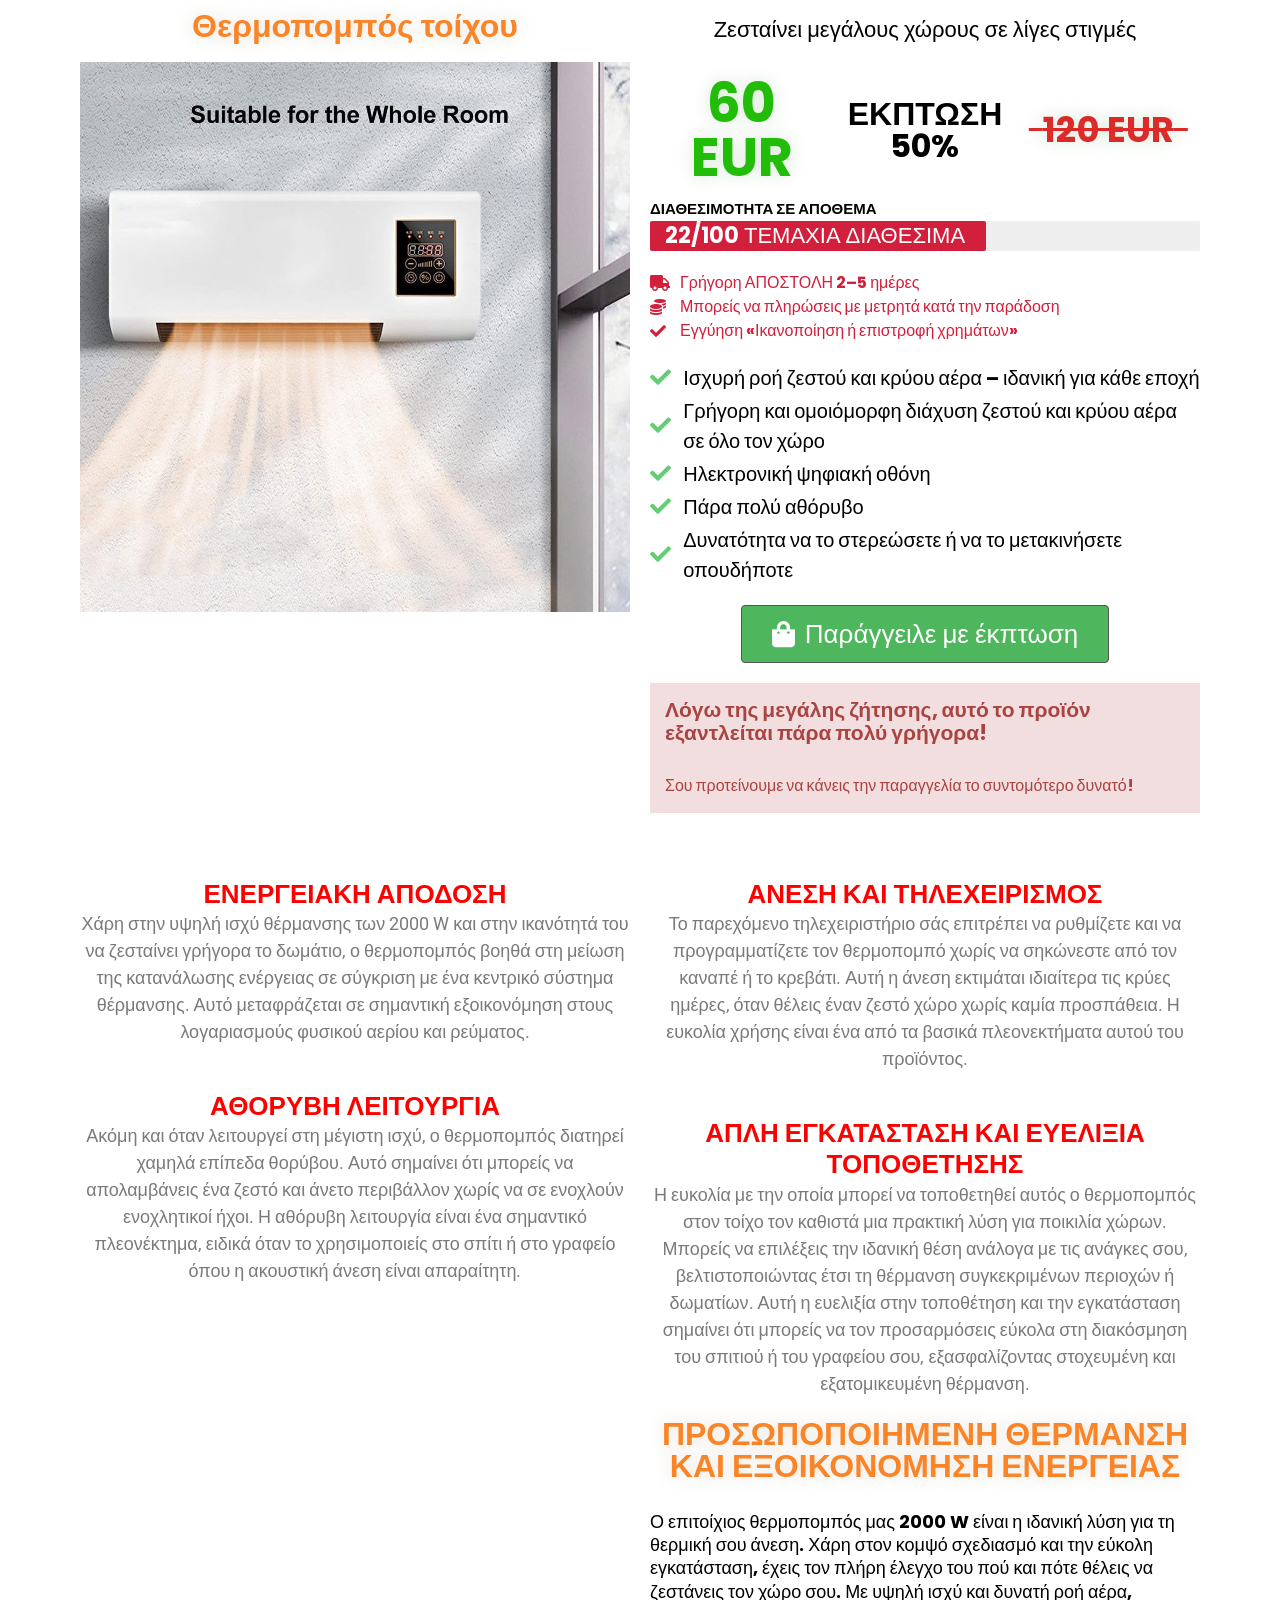
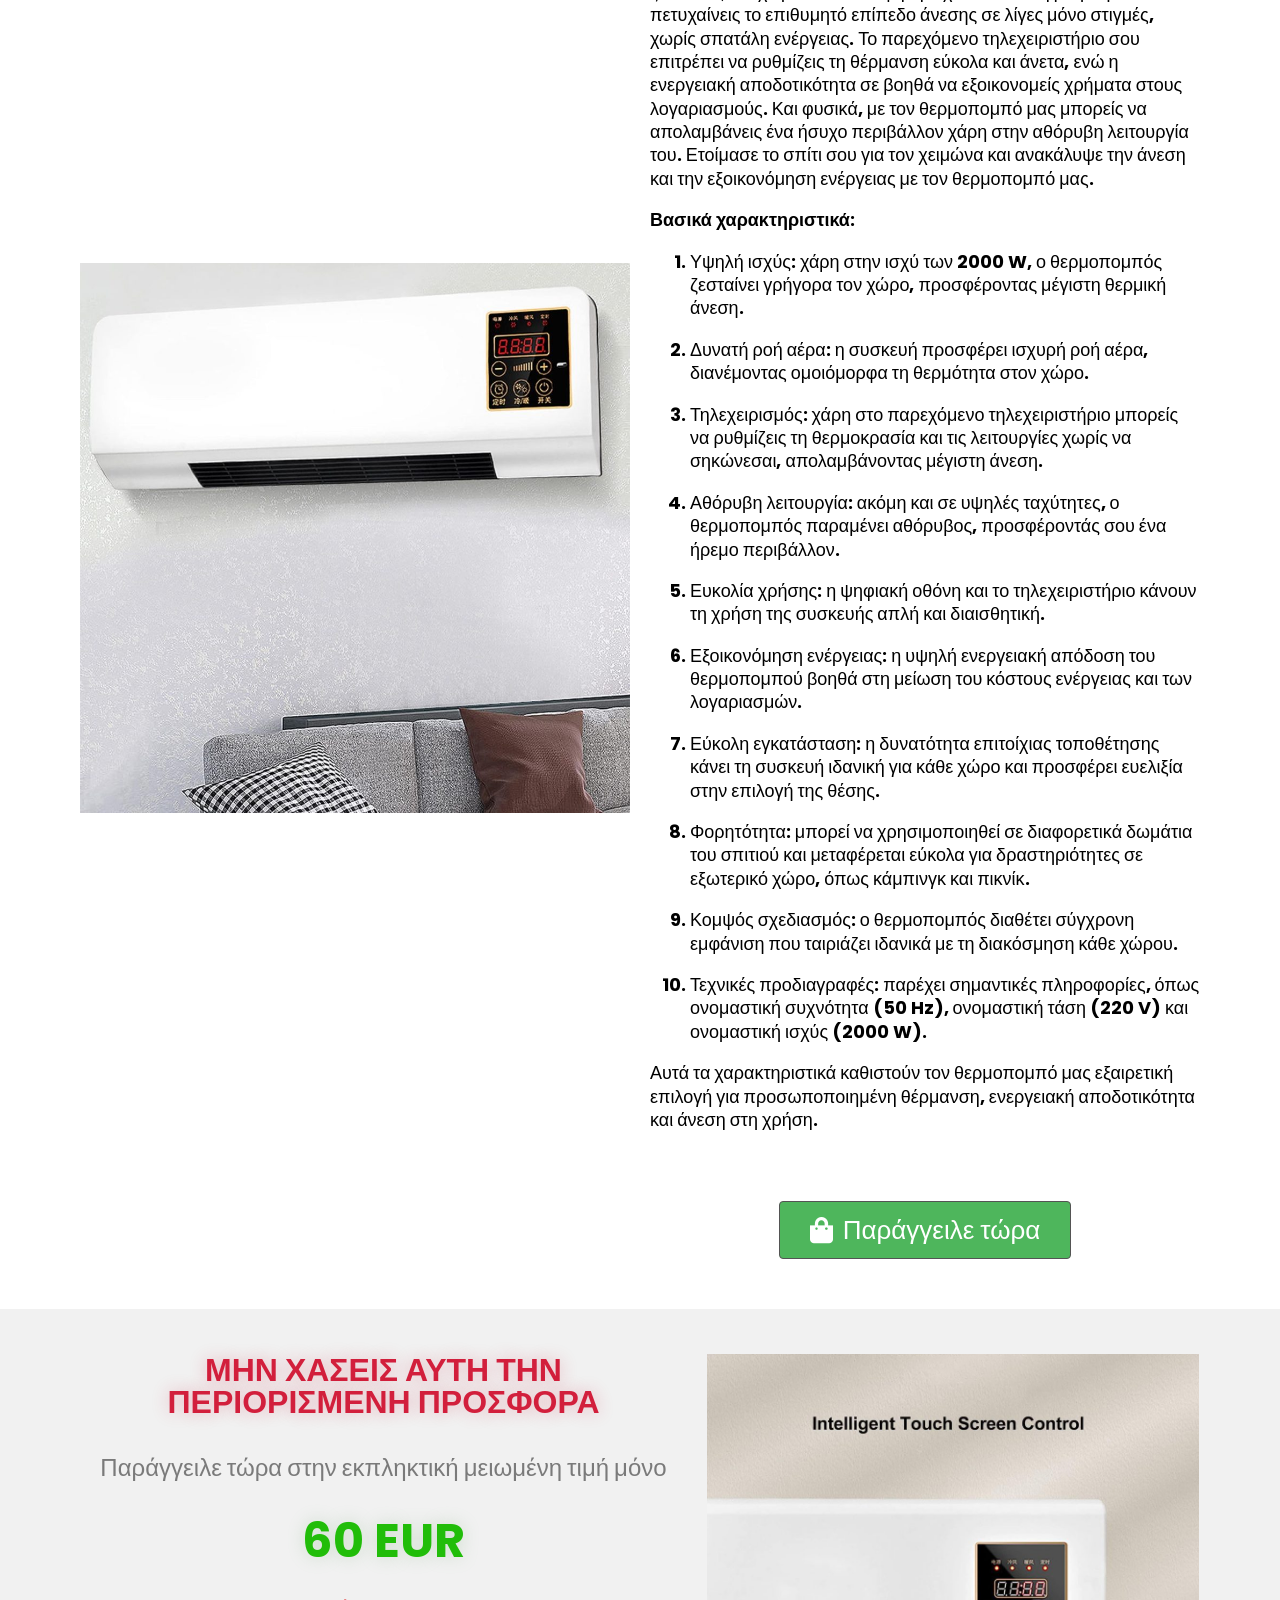
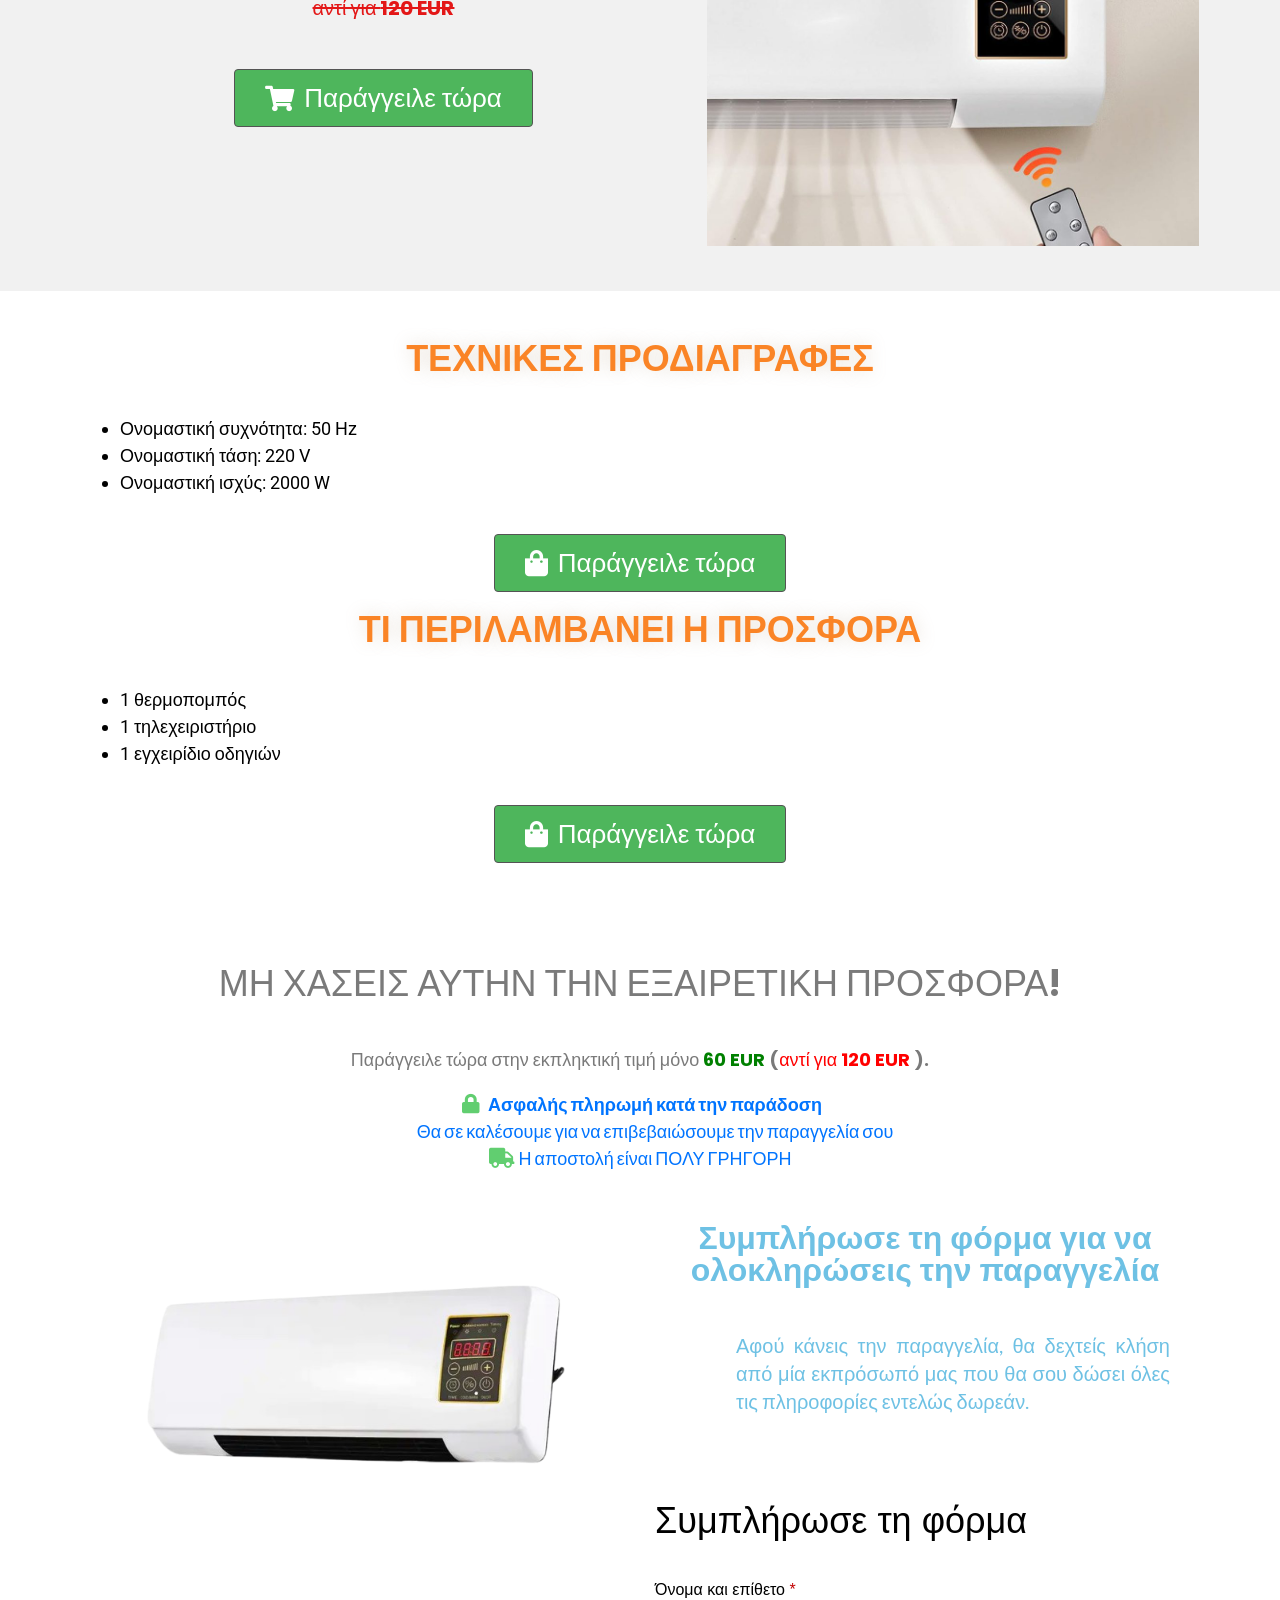
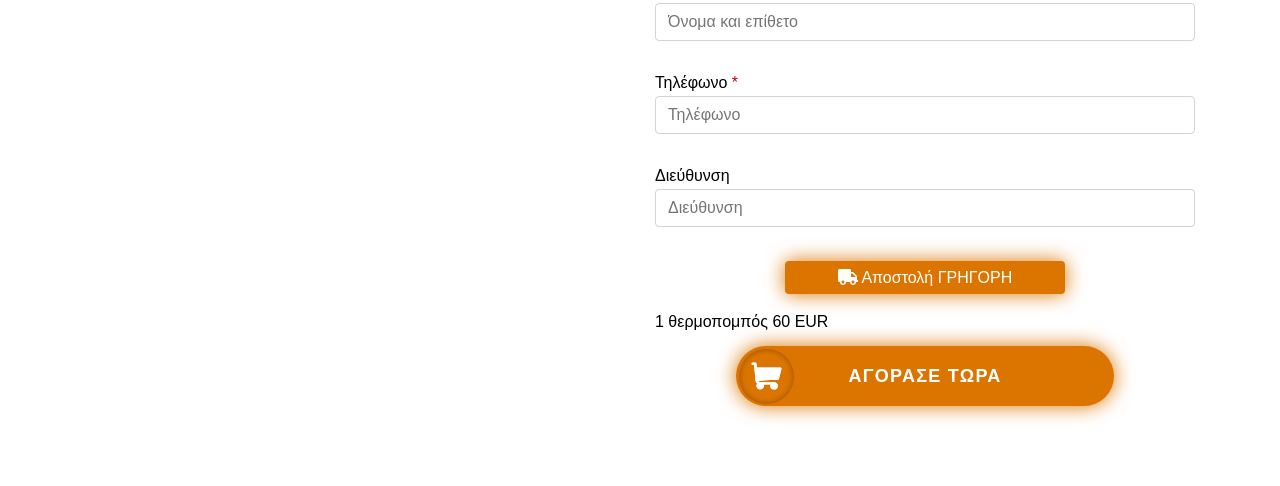
==== index.html @ d3b3834b "Initial commit - Landing Epicooler Grecia" ====
<!DOCTYPE html>
<html lang="el">

<head>
	<meta charset="utf-8">
	<meta name="viewport" content="width=device-width,initial-scale=1">
	<title>Θερμοπομπός τοίχου</title>
	<link rel="stylesheet" href="css/app.css">
	<link rel="icon" type="image/png" href="img/favicon.png">

	<style>
		.blockRedLine3103 {
			display: none !important;
		}
	</style>
<script type="text/javascript" src="script_land.js" defer></script></head>

<body
	class="wp-singular page-template page-template-elementor_canvas page page-id-16879 wp-embed-responsive wp-theme-twentytwentythree elementor-default elementor-template-canvas elementor-kit-5 elementor-page elementor-page-16879">
	<div data-elementor-type="wp-page" data-elementor-id="16879" class="elementor elementor-16879"
		data-elementor-post-type="page">
		<section
			class="elementor-section elementor-top-section elementor-element elementor-element-7146f8e6 elementor-section-boxed elementor-section-height-default elementor-section-height-default"
			data-id="7146f8e6" data-element_type="section">
			<div class="elementor-container elementor-column-gap-default">
				<div class="elementor-column elementor-col-50 elementor-top-column elementor-element elementor-element-4532de35"
					data-id="4532de35" data-element_type="column">
					<div class="elementor-widget-wrap elementor-element-populated">
						<div class="elementor-element elementor-element-3659c16 elementor-widget elementor-widget-heading"
							data-id="3659c16" data-element_type="widget" data-widget_type="heading.default">
							<div class="elementor-widget-container">
								<h3 class="elementor-heading-title elementor-size-default">Θερμοπομπός τοίχου</h3>
							</div>
						</div>
						<div class="elementor-element elementor-element-47567558 elementor-widget elementor-widget-image"
							data-id="47567558" data-element_type="widget" data-widget_type="image.default">
							<div class="elementor-widget-container">
								<img fetchpriority="high" decoding="async" width="1024" height="1024" src="img/picture-3.jpg"
									class="attachment-large size-large wp-image-11881" alt="">
							</div>
						</div>
					</div>
				</div>
				<div class="elementor-column elementor-col-50 elementor-top-column elementor-element elementor-element-47134cff"
					data-id="47134cff" data-element_type="column">
					<div class="elementor-widget-wrap elementor-element-populated">
						<div class="elementor-element elementor-element-cbb5ee1 elementor-widget elementor-widget-spacer"
							data-id="cbb5ee1" data-element_type="widget" data-widget_type="spacer.default">
							<div class="elementor-widget-container">
								<div class="elementor-spacer">
									<div class="elementor-spacer-inner"></div>
								</div>
							</div>
						</div>
						<div class="elementor-element elementor-element-315fba60 elementor-widget elementor-widget-heading"
							data-id="315fba60" data-element_type="widget" data-widget_type="heading.default">
							<div class="elementor-widget-container">
								<h3 class="elementor-heading-title elementor-size-default">Ζεσταίνει μεγάλους χώρους σε λίγες στιγμές
								</h3>
							</div>
						</div>
						<div class="elementor-element elementor-element-72704759 elementor-widget elementor-widget-spacer"
							data-id="72704759" data-element_type="widget" data-widget_type="spacer.default">
							<div class="elementor-widget-container">
								<div class="elementor-spacer">
									<div class="elementor-spacer-inner"></div>
								</div>
							</div>
						</div>
						<section
							class="elementor-section elementor-inner-section elementor-element elementor-element-24d8ace7 elementor-section-boxed elementor-section-height-default elementor-section-height-default"
							data-id="24d8ace7" data-element_type="section">
							<div class="elementor-container elementor-column-gap-default">
								<div
									class="elementor-column elementor-col-33 elementor-inner-column elementor-element elementor-element-1c6fda4a"
									data-id="1c6fda4a" data-element_type="column">
									<div class="elementor-widget-wrap elementor-element-populated">
										<div class="elementor-element elementor-element-3092de90 elementor-widget elementor-widget-heading"
											data-id="3092de90" data-element_type="widget" data-widget_type="heading.default">
											<div class="elementor-widget-container">
												<h3 class="elementor-heading-title elementor-size-default al-cost">€</h3>
											</div>
										</div>
									</div>
								</div>
								<div
									class="elementor-column elementor-col-33 elementor-inner-column elementor-element elementor-element-1fdff076"
									data-id="1fdff076" data-element_type="column">
									<div class="elementor-widget-wrap elementor-element-populated">
										<div class="elementor-element elementor-element-235c201e elementor-widget elementor-widget-heading"
											data-id="235c201e" data-element_type="widget" data-widget_type="heading.default">
											<div class="elementor-widget-container">
												<h3 class="elementor-heading-title elementor-size-default">ΕΚΠΤΩΣΗ<br>50%</h3>
											</div>
										</div>
									</div>
								</div>
								<div
									class="elementor-column elementor-col-33 elementor-inner-column elementor-element elementor-element-776d033b"
									data-id="776d033b" data-element_type="column">
									<div class="elementor-widget-wrap elementor-element-populated">
										<div class="elementor-element elementor-element-2039dc73 elementor-widget elementor-widget-heading"
											data-id="2039dc73" data-element_type="widget" data-widget_type="heading.default">
											<div class="elementor-widget-container">
												<h3 class="elementor-heading-title elementor-size-default">&nbsp;&nbsp;<span
														class="al-cost-promo">€</span>&nbsp;&nbsp;</h3>
											</div>
										</div>
									</div>
								</div>
							</div>
						</section>
						<div class="elementor-element elementor-element-ed4211e elementor-widget elementor-widget-progress"
							data-id="ed4211e" data-element_type="widget" data-settings="{&quot;_animation&quot;:&quot;none&quot;}"
							data-widget_type="progress.default">
							<div class="elementor-widget-container">
								<span class="elementor-title" id="elementor-progress-bar-ed4211e">
									ΔΙΑΘΕΣΙΜΟΤΗΤΑ ΣΕ ΑΠΟΘΕΜΑ </span>
								<div aria-labelledby="elementor-progress-bar-ed4211e" class="elementor-progress-wrapper"
									role="progressbar" aria-valuemin="0" aria-valuemax="100" aria-valuenow="61"
									aria-valuetext="61% (22/100 ΤΕΜΑΧΙΑ ΔΙΑΘΕΣΙΜΑ)">
									<div class="elementor-progress-bar" data-max="61">
										<span class="elementor-progress-text">22/100 ΤΕΜΑΧΙΑ ΔΙΑΘΕΣΙΜΑ</span>
									</div>
								</div>
							</div>
						</div>
						<div class="elementor-element elementor-element-1fefbb7a elementor-widget elementor-widget-spacer"
							data-id="1fefbb7a" data-element_type="widget" data-widget_type="spacer.default">
							<div class="elementor-widget-container">
								<div class="elementor-spacer">
									<div class="elementor-spacer-inner"></div>
								</div>
							</div>
						</div>
						<div
							class="elementor-element elementor-element-15a5164a elementor-align-left elementor-icon-list--layout-traditional elementor-list-item-link-full_width elementor-widget elementor-widget-icon-list"
							data-id="15a5164a" data-element_type="widget" data-widget_type="icon-list.default">
							<div class="elementor-widget-container">
								<ul class="elementor-icon-list-items">
									<li class="elementor-icon-list-item">
										<span class="elementor-icon-list-icon">
											<i aria-hidden="true" class="fas fa-truck"></i> </span>
										<span class="elementor-icon-list-text">Γρήγορη ΑΠΟΣΤΟΛΗ 2–5 ημέρες</span>
									</li>
									<li class="elementor-icon-list-item">
										<span class="elementor-icon-list-icon">
											<i aria-hidden="true" class="fas fa-coins"></i> </span>
										<span class="elementor-icon-list-text">Μπορείς να πληρώσεις με μετρητά κατά την παράδοση</span>
									</li>
									<li class="elementor-icon-list-item">
										<span class="elementor-icon-list-icon">
											<i aria-hidden="true" class="fas fa-check"></i> </span>
										<span class="elementor-icon-list-text">Εγγύηση «Ικανοποίηση ή επιστροφή χρημάτων»</span>
									</li>
								</ul>
							</div>
						</div>
						<div class="elementor-element elementor-element-682bdd38 elementor-widget elementor-widget-spacer"
							data-id="682bdd38" data-element_type="widget" data-widget_type="spacer.default">
							<div class="elementor-widget-container">
								<div class="elementor-spacer">
									<div class="elementor-spacer-inner"></div>
								</div>
							</div>
						</div>
						<div
							class="elementor-element elementor-element-14c87f3b elementor-align-left elementor-icon-list--layout-traditional elementor-list-item-link-full_width elementor-widget elementor-widget-icon-list"
							data-id="14c87f3b" data-element_type="widget" data-widget_type="icon-list.default">
							<div class="elementor-widget-container">
								<ul class="elementor-icon-list-items">
									<li class="elementor-icon-list-item">
										<span class="elementor-icon-list-icon">
											<i aria-hidden="true" class="fas fa-check"></i> </span>
										<span class="elementor-icon-list-text">Ισχυρή ροή ζεστού και κρύου αέρα – ιδανική για κάθε εποχή</span>
									</li>
									<li class="elementor-icon-list-item">
										<span class="elementor-icon-list-icon">
											<i aria-hidden="true" class="fas fa-check"></i> </span>
										<span class="elementor-icon-list-text">Γρήγορη και ομοιόμορφη διάχυση ζεστού και κρύου αέρα σε όλο τον χώρο</span>
									</li>
									<li class="elementor-icon-list-item">
										<span class="elementor-icon-list-icon">
											<i aria-hidden="true" class="fas fa-check"></i> </span>
										<span class="elementor-icon-list-text">Ηλεκτρονική ψηφιακή οθόνη </span>
									</li>
									<li class="elementor-icon-list-item">
										<span class="elementor-icon-list-icon">
											<i aria-hidden="true" class="fas fa-check"></i> </span>
										<span class="elementor-icon-list-text">Πάρα πολύ αθόρυβο</span>
									</li>
									<li class="elementor-icon-list-item">
										<span class="elementor-icon-list-icon">
											<i aria-hidden="true" class="fas fa-check"></i> </span>
										<span class="elementor-icon-list-text">Δυνατότητα να το στερεώσετε ή να το μετακινήσετε οπουδήποτε</span>
									</li>
								</ul>
							</div>
						</div>
						<div class="elementor-element elementor-element-2606e74b elementor-widget elementor-widget-spacer"
							data-id="2606e74b" data-element_type="widget" data-widget_type="spacer.default">
							<div class="elementor-widget-container">
								<div class="elementor-spacer">
									<div class="elementor-spacer-inner"></div>
								</div>
							</div>
						</div>
						<div
							class="elementor-element elementor-element-6c7a7e15 elementor-align-center elementor-widget elementor-widget-button"
							data-id="6c7a7e15" data-element_type="widget" data-widget_type="button.default">
							<div class="elementor-widget-container">
								<div class="elementor-button-wrapper">
									<a class="elementor-button elementor-button-link elementor-size-md" href="/">
										<span class="elementor-button-content-wrapper">
											<span class="elementor-button-icon">
												<i aria-hidden="true" class="fas fa-shopping-bag"></i> </span>
											<span class="elementor-button-text">Παράγγειλε με έκπτωση</span>
										</span>
									</a>
								</div>
							</div>
						</div>
						<div class="elementor-element elementor-element-3ddcd686 elementor-widget elementor-widget-spacer"
							data-id="3ddcd686" data-element_type="widget" data-widget_type="spacer.default">
							<div class="elementor-widget-container">
								<div class="elementor-spacer">
									<div class="elementor-spacer-inner"></div>
								</div>
							</div>
						</div>
						<div
							class="elementor-element elementor-element-1f6262e4 elementor-alert-danger elementor-widget elementor-widget-alert"
							data-id="1f6262e4" data-element_type="widget" data-widget_type="alert.default">
							<div class="elementor-widget-container">
								<div class="elementor-alert" role="alert">
									<span class="elementor-alert-title">Λόγω της μεγάλης ζήτησης, αυτό το προϊόν εξαντλείται πάρα πολύ γρήγορα!</span>
									<span class="elementor-alert-description">&nbsp;<br>Σου προτείνουμε να κάνεις την παραγγελία το συντομότερο δυνατό!<br></span>
								</div>
							</div>
						</div>
						<div class="elementor-element elementor-element-4952a005 elementor-widget elementor-widget-spacer"
							data-id="4952a005" data-element_type="widget" data-widget_type="spacer.default">
							<div class="elementor-widget-container">
								<div class="elementor-spacer">
									<div class="elementor-spacer-inner"></div>
								</div>
							</div>
						</div>
					</div>
				</div>
			</div>
		</section>
		<section
			class="elementor-section elementor-top-section elementor-element elementor-element-423b8654 elementor-section-boxed elementor-section-height-default elementor-section-height-default"
			data-id="423b8654" data-element_type="section">
			<div class="elementor-container elementor-column-gap-default">
				<div class="elementor-column elementor-col-50 elementor-top-column elementor-element elementor-element-101c9421"
					data-id="101c9421" data-element_type="column">
					<div class="elementor-widget-wrap elementor-element-populated">
						<div class="elementor-element elementor-element-ca7616b elementor-widget elementor-widget-icon-box"
							data-id="ca7616b" data-element_type="widget" data-widget_type="icon-box.default">
							<div class="elementor-widget-container">
								<div class="elementor-icon-box-wrapper">
									<div class="elementor-icon-box-content">
										<h3 class="elementor-icon-box-title">
											<span>
												Ενεργειακή απόδοση </span>
										</h3>
										<p class="elementor-icon-box-description">
											Χάρη στην υψηλή ισχύ θέρμανσης των 2000 W και στην ικανότητά του να ζεσταίνει γρήγορα το δωμάτιο, ο θερμοπομπός βοηθά στη μείωση της κατανάλωσης ενέργειας σε σύγκριση με ένα κεντρικό σύστημα θέρμανσης. Αυτό μεταφράζεται σε σημαντική εξοικονόμηση στους λογαριασμούς φυσικού αερίου και ρεύματος.
										</p>
									</div>
								</div>
							</div>
						</div>
						<div class="elementor-element elementor-element-dbe36de elementor-widget elementor-widget-icon-box"
							data-id="dbe36de" data-element_type="widget" data-widget_type="icon-box.default">
							<div class="elementor-widget-container">
								<div class="elementor-icon-box-wrapper">
									<div class="elementor-icon-box-content">
										<h3 class="elementor-icon-box-title">
											<span>
												Αθόρυβη λειτουργία </span>
										</h3>
										<p class="elementor-icon-box-description">
											Ακόμη και όταν λειτουργεί στη μέγιστη ισχύ, ο θερμοπομπός διατηρεί χαμηλά επίπεδα θορύβου. Αυτό σημαίνει ότι μπορείς να απολαμβάνεις ένα ζεστό και άνετο περιβάλλον χωρίς να σε ενοχλούν ενοχλητικοί ήχοι. Η αθόρυβη λειτουργία είναι ένα σημαντικό πλεονέκτημα, ειδικά όταν το χρησιμοποιείς στο σπίτι ή στο γραφείο όπου η ακουστική άνεση είναι απαραίτητη.
										</p>
									</div>
								</div>
							</div>
						</div>
					</div>
				</div>
				<div class="elementor-column elementor-col-50 elementor-top-column elementor-element elementor-element-cb9a695"
					data-id="cb9a695" data-element_type="column">
					<div class="elementor-widget-wrap elementor-element-populated">
						<div class="elementor-element elementor-element-28d19aa7 elementor-widget elementor-widget-icon-box"
							data-id="28d19aa7" data-element_type="widget" data-widget_type="icon-box.default">
							<div class="elementor-widget-container">
								<div class="elementor-icon-box-wrapper">
									<div class="elementor-icon-box-content">
										<h3 class="elementor-icon-box-title">
											<span>
												Άνεση και τηλεχειρισμός </span>
										</h3>
										<p class="elementor-icon-box-description">
											Το παρεχόμενο τηλεχειριστήριο σάς επιτρέπει να ρυθμίζετε και να προγραμματίζετε τον θερμοπομπό χωρίς να σηκώνεστε από τον καναπέ ή το κρεβάτι. Αυτή η άνεση εκτιμάται ιδιαίτερα τις κρύες ημέρες, όταν θέλεις έναν ζεστό χώρο χωρίς καμία προσπάθεια. Η ευκολία χρήσης είναι ένα από τα βασικά πλεονεκτήματα αυτού του προϊόντος.
										</p>
									</div>
								</div>
							</div>
						</div>
						<div class="elementor-element elementor-element-61709984 elementor-widget elementor-widget-icon-box"
							data-id="61709984" data-element_type="widget" data-widget_type="icon-box.default">
							<div class="elementor-widget-container">
								<div class="elementor-icon-box-wrapper">
									<div class="elementor-icon-box-content">
										<h3 class="elementor-icon-box-title">
											<span>
												Απλή εγκατάσταση και ευελιξία τοποθέτησης
											</span>
										</h3>
										<p class="elementor-icon-box-description">
											Η ευκολία με την οποία μπορεί να τοποθετηθεί αυτός ο θερμοπομπός στον τοίχο τον καθιστά μια πρακτική λύση για ποικιλία χώρων. Μπορείς να επιλέξεις την ιδανική θέση ανάλογα με τις ανάγκες σου, βελτιστοποιώντας έτσι τη θέρμανση συγκεκριμένων περιοχών ή δωματίων. Αυτή η ευελιξία στην τοποθέτηση και την εγκατάσταση σημαίνει ότι μπορείς να τον προσαρμόσεις εύκολα στη διακόσμηση του σπιτιού ή του γραφείου σου, εξασφαλίζοντας στοχευμένη και εξατομικευμένη θέρμανση.
										</p>
									</div>
								</div>
							</div>
						</div>
					</div>
				</div>
			</div>
		</section>
		<section
			class="elementor-section elementor-top-section elementor-element elementor-element-54352851 elementor-section-boxed elementor-section-height-default elementor-section-height-default"
			data-id="54352851" data-element_type="section">
			<div class="elementor-container elementor-column-gap-default">
				<div class="elementor-column elementor-col-100 elementor-top-column elementor-element elementor-element-54361b2"
					data-id="54361b2" data-element_type="column">
					<div class="elementor-widget-wrap">
					</div>
				</div>
			</div>
		</section>
		<section
			class="elementor-section elementor-top-section elementor-element elementor-element-64967207 elementor-section-boxed elementor-section-height-default elementor-section-height-default"
			data-id="64967207" data-element_type="section">
			<div class="elementor-container elementor-column-gap-default">
				<div class="elementor-column elementor-col-50 elementor-top-column elementor-element elementor-element-1a641f34"
					data-id="1a641f34" data-element_type="column">
					<div class="elementor-widget-wrap elementor-element-populated">
						<div class="elementor-element elementor-element-4635a91b elementor-widget elementor-widget-image"
							data-id="4635a91b" data-element_type="widget" data-widget_type="image.default">
							<div class="elementor-widget-container">
								<img decoding="async" width="1024" height="1024" src="img/picture-2.jpg"
									class="attachment-large size-large wp-image-11884" alt="">
							</div>
						</div>
					</div>
				</div>
				<div class="elementor-column elementor-col-50 elementor-top-column elementor-element elementor-element-8a98f10"
					data-id="8a98f10" data-element_type="column">
					<div class="elementor-widget-wrap elementor-element-populated">
						<div class="elementor-element elementor-element-33fceab1 elementor-widget elementor-widget-heading"
							data-id="33fceab1" data-element_type="widget" data-widget_type="heading.default">
							<div class="elementor-widget-container">
								<h3 class="elementor-heading-title elementor-size-default">
									Προσωποποιημένη θέρμανση και εξοικονόμηση ενέργειας
								</h3>
							</div>
						</div>
						<div class="elementor-element elementor-element-c2f6abe elementor-widget elementor-widget-text-editor"
							data-id="c2f6abe" data-element_type="widget" data-widget_type="text-editor.default">
							<div class="elementor-widget-container">
								<p>
									Ο επιτοίχιος θερμοπομπός μας 2000 W είναι η ιδανική λύση για τη θερμική σου άνεση. Χάρη στον κομψό σχεδιασμό και την εύκολη εγκατάσταση, έχεις τον πλήρη έλεγχο του πού και πότε θέλεις να ζεστάνεις τον χώρο σου. Με υψηλή ισχύ και δυνατή ροή αέρα, πετυχαίνεις το επιθυμητό επίπεδο άνεσης σε λίγες μόνο στιγμές, χωρίς σπατάλη ενέργειας. Το παρεχόμενο τηλεχειριστήριο σου επιτρέπει να ρυθμίζεις τη θέρμανση εύκολα και άνετα, ενώ η ενεργειακή αποδοτικότητα σε βοηθά να εξοικονομείς χρήματα στους λογαριασμούς. Και φυσικά, με τον θερμοπομπό μας μπορείς να απολαμβάνεις ένα ήσυχο περιβάλλον χάρη στην αθόρυβη λειτουργία του. Ετοίμασε το σπίτι σου για τον χειμώνα και ανακάλυψε την άνεση και την εξοικονόμηση ενέργειας με τον θερμοπομπό μας.
								</p>
								<p><strong>Βασικά χαρακτηριστικά:</strong></p>
								<ol>
									<li>
										<p>
											Υψηλή ισχύς: χάρη στην ισχύ των 2000 W, ο θερμοπομπός ζεσταίνει γρήγορα τον χώρο, προσφέροντας μέγιστη θερμική άνεση.
										</p>
									</li>
									<li>
										<p>
											Δυνατή ροή αέρα: η συσκευή προσφέρει ισχυρή ροή αέρα, διανέμοντας ομοιόμορφα τη θερμότητα στον χώρο.
										</p>
									</li>
									<li>
										<p>
											Τηλεχειρισμός: χάρη στο παρεχόμενο τηλεχειριστήριο μπορείς να ρυθμίζεις τη θερμοκρασία και τις λειτουργίες χωρίς να σηκώνεσαι, απολαμβάνοντας μέγιστη άνεση.
										</p>
									</li>
									<li>
										<p>
											Αθόρυβη λειτουργία: ακόμη και σε υψηλές ταχύτητες, ο θερμοπομπός παραμένει αθόρυβος, προσφέροντάς σου ένα ήρεμο περιβάλλον.
										</p>
									</li>
									<li>
										<p>
											Ευκολία χρήσης: η ψηφιακή οθόνη και το τηλεχειριστήριο κάνουν τη χρήση της συσκευής απλή και διαισθητική.
										</p>
									</li>
									<li>
										<p>
											Εξοικονόμηση ενέργειας: η υψηλή ενεργειακή απόδοση του θερμοπομπού βοηθά στη μείωση του κόστους ενέργειας και των λογαριασμών.
										</p>
									</li>
									<li>
										<p>
											Εύκολη εγκατάσταση: η δυνατότητα επιτοίχιας τοποθέτησης κάνει τη συσκευή ιδανική για κάθε χώρο και προσφέρει ευελιξία στην επιλογή της θέσης.
										</p>
									</li>
									<li>
										<p>Φορητότητα: μπορεί να χρησιμοποιηθεί σε διαφορετικά δωμάτια του σπιτιού και μεταφέρεται εύκολα για δραστηριότητες σε εξωτερικό χώρο, όπως κάμπινγκ και πικνίκ.</p>
									</li>
									<li>
										<p>
											Κομψός σχεδιασμός: ο θερμοπομπός διαθέτει σύγχρονη εμφάνιση που ταιριάζει ιδανικά με τη διακόσμηση κάθε χώρου.
										</p>
									</li>
									<li>
										<p>Τεχνικές προδιαγραφές: παρέχει σημαντικές πληροφορίες, όπως ονομαστική συχνότητα (50 Hz), ονομαστική τάση (220 V) και ονομαστική ισχύς (2000 W).</p>
									</li>
								</ol>
								<p>Αυτά τα χαρακτηριστικά καθιστούν τον θερμοπομπό μας εξαιρετική επιλογή για προσωποποιημένη θέρμανση, ενεργειακή αποδοτικότητα και άνεση στη χρήση.</p>
								<p>&nbsp;</p>
							</div>
						</div>
						<div
							class="elementor-element elementor-element-72343efe elementor-align-center elementor-widget elementor-widget-button"
							data-id="72343efe" data-element_type="widget" data-widget_type="button.default">
							<div class="elementor-widget-container">
								<div class="elementor-button-wrapper">
									<a class="elementor-button elementor-button-link elementor-size-md" href="/">
										<span class="elementor-button-content-wrapper">
											<span class="elementor-button-icon">
												<i aria-hidden="true" class="fas fa-shopping-bag"></i> </span>
											<span class="elementor-button-text">Παράγγειλε τώρα</span>
										</span>
									</a>
								</div>
							</div>
						</div>
					</div>
				</div>
			</div>
		</section>
		<section
			class="elementor-section elementor-top-section elementor-element elementor-element-78f4974 elementor-section-boxed elementor-section-height-default elementor-section-height-default"
			data-id="78f4974" data-element_type="section">
			<div class="elementor-container elementor-column-gap-default">
				<div
					class="elementor-column elementor-col-100 elementor-top-column elementor-element elementor-element-3c6b9109"
					data-id="3c6b9109" data-element_type="column">
					<div class="elementor-widget-wrap elementor-element-populated">
						<div class="elementor-element elementor-element-2274c18e elementor-widget elementor-widget-spacer"
							data-id="2274c18e" data-element_type="widget" data-widget_type="spacer.default">
							<div class="elementor-widget-container">
								<div class="elementor-spacer">
									<div class="elementor-spacer-inner"></div>
								</div>
							</div>
						</div>
					</div>
				</div>
			</div>
		</section>
		<section
			class="elementor-section elementor-top-section elementor-element elementor-element-77a8f639 elementor-section-boxed elementor-section-height-default elementor-section-height-default"
			data-id="77a8f639" data-element_type="section"
			data-settings="{&quot;background_background&quot;:&quot;classic&quot;}">
			<div class="elementor-container elementor-column-gap-default">
				<div class="elementor-column elementor-col-50 elementor-top-column elementor-element elementor-element-450dd099"
					data-id="450dd099" data-element_type="column">
					<div class="elementor-widget-wrap elementor-element-populated">
						<div class="elementor-element elementor-element-bccc531 elementor-widget elementor-widget-heading"
							data-id="bccc531" data-element_type="widget" data-widget_type="heading.default">
							<div class="elementor-widget-container">
								<h3 class="elementor-heading-title elementor-size-default">Μην χάσεις αυτή την περιορισμένη προσφορά</h3>
							</div>
						</div>
						<div class="elementor-element elementor-element-342a6d53 elementor-widget elementor-widget-text-editor"
							data-id="342a6d53" data-element_type="widget" data-widget_type="text-editor.default">
							<div class="elementor-widget-container">
								<p>Παράγγειλε τώρα στην εκπληκτική μειωμένη τιμή μόνο</p>
							</div>
						</div>
						<div class="elementor-element elementor-element-1c35fcb4 elementor-widget elementor-widget-heading"
							data-id="1c35fcb4" data-element_type="widget" data-widget_type="heading.default">
							<div class="elementor-widget-container">
								<h3 class="elementor-heading-title elementor-size-default al-cost">€</h3>
							</div>
						</div>
						<div class="elementor-element elementor-element-1469e89b elementor-widget elementor-widget-text-editor"
							data-id="1469e89b" data-element_type="widget" data-widget_type="text-editor.default">
							<div class="elementor-widget-container">
								<p>αντί για <span class="al-cost-promo">€</span> </p>
							</div>
						</div>
						<div class="elementor-element elementor-element-71bf1e23 elementor-widget elementor-widget-spacer"
							data-id="71bf1e23" data-element_type="widget" data-widget_type="spacer.default">
							<div class="elementor-widget-container">
								<div class="elementor-spacer">
									<div class="elementor-spacer-inner"></div>
								</div>
							</div>
						</div>
						<div
							class="elementor-element elementor-element-5d94292a elementor-align-center elementor-widget elementor-widget-button"
							data-id="5d94292a" data-element_type="widget" data-widget_type="button.default">
							<div class="elementor-widget-container">
								<div class="elementor-button-wrapper">
									<a class="elementor-button elementor-button-link elementor-size-md" href="/">
										<span class="elementor-button-content-wrapper">
											<span class="elementor-button-icon">
												<i aria-hidden="true" class="fas fa-shopping-cart"></i> </span>
											<span class="elementor-button-text">Παράγγειλε τώρα</span>
										</span>
									</a>
								</div>
							</div>
						</div>
					</div>
				</div>
				<div class="elementor-column elementor-col-50 elementor-top-column elementor-element elementor-element-d829532"
					data-id="d829532" data-element_type="column">
					<div class="elementor-widget-wrap elementor-element-populated">
						<div class="elementor-element elementor-element-7176d1a9 elementor-widget elementor-widget-image"
							data-id="7176d1a9" data-element_type="widget" data-widget_type="image.default">
							<div class="elementor-widget-container">
								<img decoding="async" width="1024" height="1024" src="img/picture-1.jpg"
									class="attachment-large size-large wp-image-11883" alt="">
							</div>
						</div>
					</div>
				</div>
			</div>
		</section>
		<section
			class="elementor-section elementor-top-section elementor-element elementor-element-6c18ca71 elementor-section-boxed elementor-section-height-default elementor-section-height-default"
			data-id="6c18ca71" data-element_type="section">
			<div class="elementor-container elementor-column-gap-default">
				<div class="elementor-column elementor-col-100 elementor-top-column elementor-element elementor-element-9bfa00"
					data-id="9bfa00" data-element_type="column">
					<div class="elementor-widget-wrap elementor-element-populated">
						<div class="elementor-element elementor-element-4cf2e71d elementor-widget elementor-widget-spacer"
							data-id="4cf2e71d" data-element_type="widget" data-widget_type="spacer.default">
							<div class="elementor-widget-container">
								<div class="elementor-spacer">
									<div class="elementor-spacer-inner"></div>
								</div>
							</div>
						</div>
					</div>
				</div>
			</div>
		</section>
		<section
			class="elementor-section elementor-top-section elementor-element elementor-element-4b5839a elementor-section-boxed elementor-section-height-default elementor-section-height-default"
			data-id="4b5839a" data-element_type="section">
			<div class="elementor-container elementor-column-gap-default">
				<div
					class="elementor-column elementor-col-100 elementor-top-column elementor-element elementor-element-34a17bbe"
					data-id="34a17bbe" data-element_type="column">
					<div class="elementor-widget-wrap elementor-element-populated">
						<div class="elementor-element elementor-element-25fee966 elementor-widget elementor-widget-heading"
							data-id="25fee966" data-element_type="widget" data-widget_type="heading.default">
							<div class="elementor-widget-container">
								<h3 class="elementor-heading-title elementor-size-default">ΤΕΧΝΙΚΕΣ ΠΡΟΔΙΑΓΡΑΦΕΣ</h3>
							</div>
						</div>
						<div class="elementor-element elementor-element-3bf634aa elementor-widget elementor-widget-text-editor"
							data-id="3bf634aa" data-element_type="widget" data-widget_type="text-editor.default">
							<div class="elementor-widget-container">
								<ul>
									<li style="text-align:left"><span style="font-weight:400">Ονομαστική συχνότητα: 50 Hz</span></li>
									<li style="text-align:left"><span style="font-weight:400">Ονομαστική τάση: 220 V</span></li>
									<li style="text-align:left"><span style="font-weight:400">Ονομαστική ισχύς: 2000 W</span></li>
								</ul>
							</div>
						</div>
						<div
							class="elementor-element elementor-element-562cdf86 elementor-align-center elementor-widget elementor-widget-button"
							data-id="562cdf86" data-element_type="widget" data-widget_type="button.default">
							<div class="elementor-widget-container">
								<div class="elementor-button-wrapper">
									<a class="elementor-button elementor-button-link elementor-size-md" href="/">
										<span class="elementor-button-content-wrapper">
											<span class="elementor-button-icon">
												<i aria-hidden="true" class="fas fa-shopping-bag"></i> </span>
											<span class="elementor-button-text">Παράγγειλε τώρα</span>
										</span>
									</a>
								</div>
							</div>
						</div>
					</div>
				</div>
			</div>
		</section>
		<section
			class="elementor-section elementor-top-section elementor-element elementor-element-4f0dbba elementor-section-boxed elementor-section-height-default elementor-section-height-default"
			data-id="4f0dbba" data-element_type="section">
			<div class="elementor-container elementor-column-gap-default">
				<div class="elementor-column elementor-col-100 elementor-top-column elementor-element elementor-element-adf231f"
					data-id="adf231f" data-element_type="column">
					<div class="elementor-widget-wrap elementor-element-populated">
						<div class="elementor-element elementor-element-72ec192 elementor-widget elementor-widget-heading"
							data-id="72ec192" data-element_type="widget" data-widget_type="heading.default">
							<div class="elementor-widget-container">
								<h3 class="elementor-heading-title elementor-size-default">ΤΙ ΠΕΡΙΛΑΜΒΑΝΕΙ Η ΠΡΟΣΦΟΡΑ</h3>
							</div>
						</div>
						<div class="elementor-element elementor-element-26bb7fd elementor-widget elementor-widget-text-editor"
							data-id="26bb7fd" data-element_type="widget" data-widget_type="text-editor.default">
							<div class="elementor-widget-container">
								<ul>
									<li><span style="font-weight:400">1 θερμοπομπός</span></li>
									<li><span style="font-weight:400">1 τηλεχειριστήριο</span></li>
									<li><span style="font-weight:400">1 εγχειρίδιο οδηγιών</span></li>
								</ul>
							</div>
						</div>
						<div
							class="elementor-element elementor-element-70ebd34 elementor-align-center elementor-widget elementor-widget-button"
							data-id="70ebd34" data-element_type="widget" data-widget_type="button.default">
							<div class="elementor-widget-container">
								<div class="elementor-button-wrapper">
									<a class="elementor-button elementor-button-link elementor-size-md" href="/">
										<span class="elementor-button-content-wrapper">
											<span class="elementor-button-icon">
												<i aria-hidden="true" class="fas fa-shopping-bag"></i> </span>
											<span class="elementor-button-text">Παράγγειλε τώρα</span>
										</span>
									</a>
								</div>
							</div>
						</div>
					</div>
				</div>
			</div>
		</section>
		<section
			class="elementor-section elementor-top-section elementor-element elementor-element-2a73f617 elementor-section-boxed elementor-section-height-default elementor-section-height-default"
			data-id="2a73f617" data-element_type="section">
			<div class="elementor-container elementor-column-gap-default">
				<div class="elementor-column elementor-col-100 elementor-top-column elementor-element elementor-element-f313f1a"
					data-id="f313f1a" data-element_type="column">
					<div class="elementor-widget-wrap elementor-element-populated">
						<div class="elementor-element elementor-element-6a232369 elementor-widget elementor-widget-spacer"
							data-id="6a232369" data-element_type="widget" data-widget_type="spacer.default">
							<div class="elementor-widget-container">
								<div class="elementor-spacer">
									<div class="elementor-spacer-inner"></div>
								</div>
							</div>
						</div>
					</div>
				</div>
			</div>
		</section>
		<section
			class="elementor-section elementor-top-section elementor-element elementor-element-4ad27f32 elementor-section-boxed elementor-section-height-default elementor-section-height-default"
			data-id="4ad27f32" data-element_type="section">
			<div class="elementor-container elementor-column-gap-default">
				<div
					class="elementor-column elementor-col-100 elementor-top-column elementor-element elementor-element-6d5858b7"
					data-id="6d5858b7" data-element_type="column">
					<div class="elementor-widget-wrap elementor-element-populated">
						<div class="elementor-element elementor-element-62d35440 elementor-widget elementor-widget-text-editor"
							data-id="62d35440" data-element_type="widget" data-widget_type="text-editor.default">
							<div class="elementor-widget-container">
								<h3>ΜΗ ΧΑΣΕΙΣ ΑΥΤΗΝ ΤΗΝ ΕΞΑΙΡΕΤΙΚΗ ΠΡΟΣΦΟΡΑ!</h3>
								<p>Παράγγειλε τώρα στην εκπληκτική τιμή μόνο <span style="color:green" class="al-cost">€</span></b> (<span
										style="color:red">αντί για
										<span class="al-cost-promo">€</span> </span>).<strong><br></strong></p>
							</div>
						</div>
						<div
							class="elementor-element elementor-element-7d79abd6 elementor-align-center elementor-icon-list--layout-traditional elementor-list-item-link-full_width elementor-widget elementor-widget-icon-list"
							data-id="7d79abd6" data-element_type="widget" data-widget_type="icon-list.default">
							<div class="elementor-widget-container">
								<ul class="elementor-icon-list-items">
									<li class="elementor-icon-list-item">
										<span class="elementor-icon-list-icon">
											<i aria-hidden="true" class="fas fa-lock"></i> </span>
										<span class="elementor-icon-list-text"><b>Ασφαλής πληρωμή κατά την παράδοση</b></span>
									</li>
									<li class="elementor-icon-list-item">
										<span class="elementor-icon-list-icon">
											<i aria-hidden="true" class="fas fa-phone-alt"></i> </span>
										<span class="elementor-icon-list-text">Θα σε καλέσουμε για να επιβεβαιώσουμε την παραγγελία σου</span>
									</li>
									<li class="elementor-icon-list-item">
										<span class="elementor-icon-list-icon">
											<i aria-hidden="true" class="fas fa-truck"></i> </span>
										<span class="elementor-icon-list-text">Η αποστολή είναι ΠΟΛΥ ΓΡΗΓΟΡΗ</span>
									</li>
								</ul>
							</div>
						</div>
						<div class="elementor-element elementor-element-78789deb elementor-widget elementor-widget-spacer"
							data-id="78789deb" data-element_type="widget" data-widget_type="spacer.default">
							<div class="elementor-widget-container">
								<div class="elementor-spacer">
									<div class="elementor-spacer-inner"></div>
								</div>
							</div>
						</div>
					</div>
				</div>
			</div>
		</section>
		<section
			class="elementor-section elementor-top-section elementor-element elementor-element-2424a96b elementor-section-boxed elementor-section-height-default elementor-section-height-default"
			data-id="2424a96b" data-element_type="section">
			<div class="elementor-container elementor-column-gap-default">
				<div
					class="elementor-column elementor-col-50 elementor-top-column elementor-element elementor-element-26a5a1b8 elementor-hidden-mobile"
					data-id="26a5a1b8" data-element_type="column">
					<div class="elementor-widget-wrap">
						<img src="img/product.png" alt="" class="product-picture">
					</div>
				</div>
				<div class="elementor-column elementor-col-50 elementor-top-column elementor-element elementor-element-494d5170"
					data-id="494d5170" data-element_type="column"
					data-settings="{&quot;background_background&quot;:&quot;classic&quot;}">
					<div class="elementor-widget-wrap elementor-element-populated">
						<div class="elementor-element elementor-element-5395240 elementor-widget elementor-widget-heading"
							data-id="5395240" data-element_type="widget" data-widget_type="heading.default">
							<div class="elementor-widget-container">
								<h2 class="elementor-heading-title elementor-size-default"><a href="/"></a>Συμπλήρωσε τη φόρμα για να ολοκληρώσεις την παραγγελία</h2>
							</div>
						</div>
						<div
							class="elementor-element elementor-element-109dad41 elementor-position-left elementor-mobile-position-left elementor-view-default elementor-widget elementor-widget-icon-box"
							data-id="109dad41" data-element_type="widget" data-widget_type="icon-box.default">
							<div class="elementor-widget-container">
								<div class="elementor-icon-box-wrapper">
									<div class="elementor-icon-box-icon">
										<span class="elementor-icon">
											<i aria-hidden="true" class="fas fa-phone-alt"></i> </span>
									</div>
									<div class="elementor-icon-box-content">
										<h3 class="elementor-icon-box-title">
											<span>
												Αφού κάνεις την παραγγελία, θα δεχτείς κλήση από μία εκπρόσωπό μας που θα σου δώσει όλες τις πληροφορίες εντελώς δωρεάν.
											</span>
										</h3>
									</div>
								</div>
							</div>
						</div>
						<div class="elementor-element elementor-element-5f420ab elementor-widget elementor-widget-shortcode"
							data-id="5f420ab" data-element_type="widget" data-widget_type="shortcode.default">
							<div class="elementor-widget-container">
								<div class="elementor-shortcode">
									<form method="POST" action="/land/order" class="al-form">
										<select class="al-country" name="country" style="display:none">
										</select>
										<div id="custom_form" class="form__wrapper">
											<div class="rendered-form">
												<h3>
													<span>Συμπλήρωσε τη φόρμα</span>
												</h3>
												<div class="form__group form__group--customer_name">
													<label class="form__label" for="firstname">
														Όνομα και επίθετο
														<span class="form__label--required">*</span>
													</label>
													<div class="input-wrapper">
														<input type="text" placeholder="Όνομα και επίθετο" class="mtn-form_input" name="name"
															id="firstname" required="">
													</div>
													<p class="form__group--error" id="firstname_error"></p>
												</div>
												<div class="form__group form__group--phone">
													<label class="form__label" for="phone">
														Τηλέφωνο
														<span class="form__label--required">*</span>
													</label>
													<div class="input-wrapper">
														<input type="tel" placeholder="Τηλέφωνο" required="" aria-required="true"
															class="mtn-form_input" name="phone" id="phone">
													</div>
													<p class="form__group--error" id="phone_error"></p>
												</div>
												<div class="form__group form__group--address">
													<label class="form__label" for="address">
														Διεύθυνση
													</label>
													<div class="input-wrapper">
														<input type="text" placeholder="Διεύθυνση" class="mtn-form_input" name="address"
															id="address">
													</div>
													<p class="form__group--error" id="address_error"></p>
												</div>
												<div class="form__notice">
													<i class="fas fa-truck"></i>
													Αποστολή ΓΡΗΓΟΡΗ
												</div>
												<div class="form__group form__group--options" id="specialIdForOneQtyOption">
													<label class="form__label">
														Seleziona Quantità
														<span class="form__label--required">*</span>
													</label>
													<p id="textQuantity">1 θερμοπομπός <span class="al-cost">€</span></p>
												</div>
												<div class="form__group form__group--submit">
													<button id="submit" class="btn place-order" type="submit" name="submit">
														<i class="fas fa-play"></i>
														<span class="submit__button--text">
															<span>Αγόρασε τώρα</span>
														</span>
													</button>
													<div id="btn-paypal-checkout" style="margin-top:15px"></div>
												</div>
											</div>
										</div>
									</form>
								</div>
							</div>
						</div>
					</div>
				</div>
			</div>
		</section>
	</div>
	<script src="js/app.js"></script>
	<script src="/tl-validator.js?country=gr&amp;label=false"></script>
</body>

</html>
---- css/app.css ----
.elementor-widget-heading .elementor-heading-title[class*=elementor-size-]>a {
	color: inherit;
	font-size: inherit;
	line-height: inherit
}

:root {
	--wp--preset--aspect-ratio--square: 1;
	--wp--preset--aspect-ratio--4-3: 4/3;
	--wp--preset--aspect-ratio--3-4: 3/4;
	--wp--preset--aspect-ratio--3-2: 3/2;
	--wp--preset--aspect-ratio--2-3: 2/3;
	--wp--preset--aspect-ratio--16-9: 16/9;
	--wp--preset--aspect-ratio--9-16: 9/16;
	--wp--preset--color--black: #000000;
	--wp--preset--color--cyan-bluish-gray: #abb8c3;
	--wp--preset--color--white: #ffffff;
	--wp--preset--color--pale-pink: #f78da7;
	--wp--preset--color--vivid-red: #cf2e2e;
	--wp--preset--color--luminous-vivid-orange: #ff6900;
	--wp--preset--color--luminous-vivid-amber: #fcb900;
	--wp--preset--color--light-green-cyan: #7bdcb5;
	--wp--preset--color--vivid-green-cyan: #00d084;
	--wp--preset--color--pale-cyan-blue: #8ed1fc;
	--wp--preset--color--vivid-cyan-blue: #0693e3;
	--wp--preset--color--vivid-purple: #9b51e0;
	--wp--preset--color--base: #ffffff;
	--wp--preset--color--contrast: #000000;
	--wp--preset--color--primary: #9DFF20;
	--wp--preset--color--secondary: #345C00;
	--wp--preset--color--tertiary: #F6F6F6;
	--wp--preset--gradient--vivid-cyan-blue-to-vivid-purple: linear-gradient(135deg, rgba(6, 147, 227, 1) 0%, rgb(155, 81, 224) 100%);
	--wp--preset--gradient--light-green-cyan-to-vivid-green-cyan: linear-gradient(135deg, rgb(122, 220, 180) 0%, rgb(0, 208, 130) 100%);
	--wp--preset--gradient--luminous-vivid-amber-to-luminous-vivid-orange: linear-gradient(135deg, rgba(252, 185, 0, 1) 0%, rgba(255, 105, 0, 1) 100%);
	--wp--preset--gradient--luminous-vivid-orange-to-vivid-red: linear-gradient(135deg, rgba(255, 105, 0, 1) 0%, rgb(207, 46, 46) 100%);
	--wp--preset--gradient--very-light-gray-to-cyan-bluish-gray: linear-gradient(135deg, rgb(238, 238, 238) 0%, rgb(169, 184, 195) 100%);
	--wp--preset--gradient--cool-to-warm-spectrum: linear-gradient(135deg, rgb(74, 234, 220) 0%, rgb(151, 120, 209) 20%, rgb(207, 42, 186) 40%, rgb(238, 44, 130) 60%, rgb(251, 105, 98) 80%, rgb(254, 248, 76) 100%);
	--wp--preset--gradient--blush-light-purple: linear-gradient(135deg, rgb(255, 206, 236) 0%, rgb(152, 150, 240) 100%);
	--wp--preset--gradient--blush-bordeaux: linear-gradient(135deg, rgb(254, 205, 165) 0%, rgb(254, 45, 45) 50%, rgb(107, 0, 62) 100%);
	--wp--preset--gradient--luminous-dusk: linear-gradient(135deg, rgb(255, 203, 112) 0%, rgb(199, 81, 192) 50%, rgb(65, 88, 208) 100%);
	--wp--preset--gradient--pale-ocean: linear-gradient(135deg, rgb(255, 245, 203) 0%, rgb(182, 227, 212) 50%, rgb(51, 167, 181) 100%);
	--wp--preset--gradient--electric-grass: linear-gradient(135deg, rgb(202, 248, 128) 0%, rgb(113, 206, 126) 100%);
	--wp--preset--gradient--midnight: linear-gradient(135deg, rgb(2, 3, 129) 0%, rgb(40, 116, 252) 100%);
	--wp--preset--font-size--small: clamp(0.875rem, 0.875rem + ((1vw - 0.2rem) * 0.227), 1rem);
	--wp--preset--font-size--medium: clamp(1rem, 1rem + ((1vw - 0.2rem) * 0.227), 1.125rem);
	--wp--preset--font-size--large: clamp(1.75rem, 1.75rem + ((1vw - 0.2rem) * 0.227), 1.875rem);
	--wp--preset--font-size--x-large: 2.25rem;
	--wp--preset--font-size--xx-large: clamp(6.1rem, 6.1rem + ((1vw - 0.2rem) * 7.091), 10rem);
	--wp--preset--font-family--dm-sans: "DM Sans", sans-serif;
	--wp--preset--font-family--ibm-plex-mono: 'IBM Plex Mono', monospace;
	--wp--preset--font-family--inter: "Inter", sans-serif;
	--wp--preset--font-family--system-font: -apple-system, BlinkMacSystemFont, "Segoe UI", Roboto, Oxygen-Sans, Ubuntu, Cantarell, "Helvetica Neue", sans-serif;
	--wp--preset--font-family--source-serif-pro: "Source Serif Pro", serif;
	--wp--preset--spacing--20: 0.44rem;
	--wp--preset--spacing--30: clamp(1.5rem, 5vw, 2rem);
	--wp--preset--spacing--40: clamp(1.8rem, 1.8rem + ((1vw - 0.48rem) * 2.885), 3rem);
	--wp--preset--spacing--50: clamp(2.5rem, 8vw, 4.5rem);
	--wp--preset--spacing--60: clamp(3.75rem, 10vw, 7rem);
	--wp--preset--spacing--70: clamp(5rem, 5.25rem + ((1vw - 0.48rem) * 9.096), 8rem);
	--wp--preset--spacing--80: clamp(7rem, 14vw, 11rem);
	--wp--preset--shadow--natural: 6px 6px 9px rgba(0, 0, 0, 0.2);
	--wp--preset--shadow--deep: 12px 12px 50px rgba(0, 0, 0, 0.4);
	--wp--preset--shadow--sharp: 6px 6px 0px rgba(0, 0, 0, 0.2);
	--wp--preset--shadow--outlined: 6px 6px 0px -3px rgba(255, 255, 255, 1), 6px 6px rgba(0, 0, 0, 1);
	--wp--preset--shadow--crisp: 6px 6px 0px rgba(0, 0, 0, 1)
}

:root {
	--wp--style--global--content-size: 650px;
	--wp--style--global--wide-size: 1200px
}

:where(body) {
	margin: 0
}

:root {
	--wp--style--block-gap: 1.5rem
}

body {
	background-color: var(--wp--preset--color--base);
	color: var(--wp--preset--color--contrast);
	font-family: var(--wp--preset--font-family--system-font);
	font-size: var(--wp--preset--font-size--medium);
	line-height: 1.6;
	--wp--style--root--padding-top: var(--wp--preset--spacing--40);
	--wp--style--root--padding-right: var(--wp--preset--spacing--30);
	--wp--style--root--padding-bottom: var(--wp--preset--spacing--40);
	--wp--style--root--padding-left: var(--wp--preset--spacing--30)
}

h2,
h3 {
	font-weight: 400;
	line-height: 1.4
}

h2 {
	font-size: clamp(2.625rem, calc(2.625rem + ((1vw - .48rem) * 8.4135)), 3.25rem);
	line-height: 1.2
}

h3 {
	font-size: var(--wp--preset--font-size--x-large)
}

.elementor-widget-progress {
	text-align: start
}

.elementor-progress-wrapper {
	background-color: #eee;
	border-radius: 2px;
	color: #fff;
	height: auto;
	position: relative
}

.elementor-progress-bar {
	background-color: #69727d;
	border-radius: 2px;
	display: flex;
	font-size: 11px;
	height: 30px;
	line-height: 30px;
	transition: width 1s ease-in-out;
	width: 61%
}

@media screen and (max-width: 767px) {
	.elementor-progress-bar {
		width: 100%;
	}
}

.elementor-progress-text {
	flex-grow: 1;
	overflow: hidden;
	padding-inline-start: 15px;
	text-overflow: ellipsis;
	white-space: nowrap
}

@media (max-width:767px) {
	.elementor-progress-text {
		padding-inline-start: 10px
	}
}

.fas {
	-moz-osx-font-smoothing: grayscale;
	-webkit-font-smoothing: antialiased;
	display: inline-block;
	font-style: normal;
	font-variant: normal;
	text-rendering: auto;
	line-height: 1
}

@keyframes fa-spin {
	0% {
		transform: rotate(0deg)
	}

	to {
		transform: rotate(1turn)
	}
}

.fa-check:before {
	content: "\f00c"
}

.fa-coins:before {
	content: "\f51e"
}

.fa-lock:before {
	content: "\f023"
}

.fa-play:before {
	content: "\f04b"
}

.fa-shopping-bag:before {
	content: "\f290"
}

.fa-shopping-cart:before {
	content: "\f07a"
}

.fa-truck:before {
	content: "\f0d1"
}

@font-face {
	font-family: "Font Awesome 5 Brands";
	font-style: normal;
	font-weight: normal;
	src: url(../webfonts/fa-brands-400.eot);
	src: url(../webfonts/fa-brands-400.eot?#iefix) format("embedded-opentype"), url(../webfonts/fa-brands-400.woff2) format("woff2"), url(../webfonts/fa-brands-400.woff) format("woff"), url(../webfonts/fa-brands-400.ttf) format("truetype"), url(../webfonts/fa-brands-400.svg#fontawesome) format("svg")
}

@font-face {
	font-family: "Font Awesome 5 Free";
	font-style: normal;
	font-weight: 400;
	src: url(../webfonts/fa-regular-400.eot);
	src: url(../webfonts/fa-regular-400.eot?#iefix) format("embedded-opentype"), url(../webfonts/fa-regular-400.woff2) format("woff2"), url(../webfonts/fa-regular-400.woff) format("woff"), url(../webfonts/fa-regular-400.ttf) format("truetype"), url(../webfonts/fa-regular-400.svg#fontawesome) format("svg")
}

@font-face {
	font-family: "Font Awesome 5 Free";
	font-style: normal;
	font-weight: 900;
	src: url(../webfonts/fa-solid-900.eot);
	src: url(../webfonts/fa-solid-900.eot?#iefix) format("embedded-opentype"), url("../fonts/fa-solid-900.woff2") format("woff2"), url(../webfonts/fa-solid-900.woff) format("woff"), url(../webfonts/fa-solid-900.ttf) format("truetype"), url(../webfonts/fa-solid-900.svg#fontawesome) format("svg")
}

.fas {
	font-family: "Font Awesome 5 Free"
}

.fas {
	font-weight: 900
}

@font-face {
	font-family: eicons;
	src: url(../fonts/eicons.eot?5.44.0);
	src: url(../fonts/eicons.eot?5.44.0#iefix) format("embedded-opentype"), url(../fonts/eicons.woff2?5.44.0) format("woff2"), url(../fonts/eicons.woff?5.44.0) format("woff"), url(../fonts/eicons.ttf?5.44.0) format("truetype"), url(../fonts/eicons.svg?5.44.0#eicon) format("svg");
	font-weight: 400;
	font-style: normal
}

@keyframes a {
	0% {
		transform: rotate(0)
	}

	to {
		transform: rotate(359deg)
	}
}

.elementor-widget-icon-box .elementor-icon-box-wrapper {
	display: flex;
	flex-direction: column;
	gap: var(--icon-box-icon-margin, 15px);
	text-align: center
}

.elementor-widget-icon-box .elementor-icon-box-icon {
	display: inline-block;
	flex: 0 0 auto;
	line-height: 0
}

.elementor-widget-icon-box .elementor-icon-box-content {
	flex-grow: 1;
	width: 100%
}

.elementor-widget-icon-box .elementor-icon-box-title a {
	color: inherit
}

.elementor-widget-icon-box .elementor-icon-box-description {
	margin: 0
}

.elementor-widget-icon-box.elementor-position-left .elementor-icon-box-wrapper {
	flex-direction: row;
	gap: var(--icon-box-icon-margin, 15px);
	text-align: start
}

@media (max-width:767px) {
	.elementor-widget-icon-box.elementor-mobile-position-left .elementor-icon-box-wrapper {
		flex-direction: row;
		gap: var(--icon-box-icon-margin, 15px);
		text-align: start
	}

	.elementor-widget-icon-box.elementor-position-left .elementor-icon-box-icon {
		flex-direction: column
	}
}

.elementor-widget-heading .elementor-heading-title {
	font-family: var(--e-global-typography-primary-font-family), Sans-serif;
	font-weight: var(--e-global-typography-primary-font-weight);
	color: var(--e-global-color-primary)
}

.elementor-16879 .elementor-element.elementor-element-3659c16 {
	text-align: center
}

.elementor-16879 .elementor-element.elementor-element-3659c16 .elementor-heading-title {
	font-family: Poppins, Sans-serif;
	font-size: 32px;
	font-weight: 600;
	text-shadow: 0 0 17px rgba(176.69998168945312, 151.8601061916532, 123.30585678764014, .3);
	color: #fa8426
}

.elementor-16879 .elementor-element.elementor-element-47134cff>.elementor-widget-wrap>.elementor-widget:not(.elementor-widget__width-auto):not(.elementor-widget__width-initial):not(:last-child):not(.elementor-absolute) {
	margin-bottom: 0
}

.elementor-16879 .elementor-element.elementor-element-cbb5ee1 {
	--spacer-size: 5px
}

.elementor-16879 .elementor-element.elementor-element-315fba60 {
	text-align: center
}

.elementor-16879 .elementor-element.elementor-element-315fba60 .elementor-heading-title {
	font-family: Poppins, Sans-serif;
	font-size: 22px;
	font-weight: 500;
	line-height: 1.4em;
	color: #000
}

.elementor-16879 .elementor-element.elementor-element-72704759 {
	--spacer-size: 20px
}

.elementor-16879 .elementor-element.elementor-element-1c6fda4a.elementor-column.elementor-element[data-element_type=column]>.elementor-widget-wrap.elementor-element-populated {
	align-content: center;
	align-items: center
}

.elementor-16879 .elementor-element.elementor-element-3092de90 {
	text-align: center
}

.elementor-16879 .elementor-element.elementor-element-3092de90 .elementor-heading-title {
	font-family: Poppins, Sans-serif;
	font-size: 54px;
	font-weight: 600;
	text-transform: uppercase;
	text-shadow: 0 0 17px rgba(124.93089537160834, 176.69998168945312, 123.30585678764014, .3);
	color: #21bd09
}

.elementor-16879 .elementor-element.elementor-element-1fdff076.elementor-column.elementor-element[data-element_type=column]>.elementor-widget-wrap.elementor-element-populated {
	align-content: center;
	align-items: center
}

.elementor-16879 .elementor-element.elementor-element-235c201e>.elementor-widget-container {
	margin: 0;
	padding: 0
}

.elementor-16879 .elementor-element.elementor-element-235c201e {
	text-align: center
}

.elementor-16879 .elementor-element.elementor-element-235c201e .elementor-heading-title {
	font-family: Poppins, Sans-serif;
	font-size: 32px;
	font-weight: 600;
	color: #000
}

.elementor-16879 .elementor-element.elementor-element-776d033b.elementor-column.elementor-element[data-element_type=column]>.elementor-widget-wrap.elementor-element-populated {
	align-content: center;
	align-items: center
}

.elementor-16879 .elementor-element.elementor-element-2039dc73 {
	text-align: center
}

.elementor-16879 .elementor-element.elementor-element-2039dc73 .elementor-heading-title {
	font-family: Poppins, Sans-serif;
	font-size: 35px;
	font-weight: 600;
	text-transform: uppercase;
	text-decoration: line-through;
	text-shadow: 0 0 17px rgba(124.93089537160834, 176.69998168945312, 123.30585678764014, .3);
	color: #de2727
}

.elementor-widget-progress .elementor-title {
	color: var(--e-global-color-primary);
	font-family: var(--e-global-typography-text-font-family), Sans-serif;
	font-weight: var(--e-global-typography-text-font-weight)
}

.elementor-widget-progress .elementor-progress-wrapper .elementor-progress-bar {
	background-color: var(--e-global-color-primary)
}

.elementor-16879 .elementor-element.elementor-element-ed4211e .elementor-title {
	color: #000;
	font-family: Poppins, Sans-serif;
	font-size: 15px;
	font-weight: 600
}

.elementor-16879 .elementor-element.elementor-element-ed4211e .elementor-progress-wrapper .elementor-progress-bar {
	background-color: #d21f3c
}

.elementor-16879 .elementor-element.elementor-element-ed4211e .elementor-progress-bar {
	font-family: Poppins, Sans-serif;
	font-size: 22px
}

.elementor-16879 .elementor-element.elementor-element-1fefbb7a {
	--spacer-size: 20px
}

.elementor-widget-icon-list .elementor-icon-list-item:not(:last-child):after {
	border-color: var(--e-global-color-text)
}

.elementor-widget-icon-list .elementor-icon-list-icon i {
	color: var(--e-global-color-primary)
}

.elementor-widget-icon-list .elementor-icon-list-item>.elementor-icon-list-text,
.elementor-widget-icon-list .elementor-icon-list-item>a {
	font-family: var(--e-global-typography-text-font-family), Sans-serif;
	font-weight: var(--e-global-typography-text-font-weight)
}

.elementor-widget-icon-list .elementor-icon-list-text {
	color: var(--e-global-color-secondary)
}

.elementor-16879 .elementor-element.elementor-element-15a5164a .elementor-icon-list-items:not(.elementor-inline-items) .elementor-icon-list-item:not(:last-child) {
	padding-block-end: calc(0px/2)
}

.elementor-16879 .elementor-element.elementor-element-15a5164a .elementor-icon-list-items:not(.elementor-inline-items) .elementor-icon-list-item:not(:first-child) {
	margin-block-start: calc(0px/2)
}

.elementor-16879 .elementor-element.elementor-element-15a5164a .elementor-icon-list-icon i {
	color: #d21f3c;
	transition: color .3s
}

.elementor-16879 .elementor-element.elementor-element-15a5164a {
	--e-icon-list-icon-size: 16px;
	--e-icon-list-icon-align: left;
	--e-icon-list-icon-margin: 0 calc(var(--e-icon-list-icon-size, 1em) * 0.25) 0 0;
	--icon-vertical-offset: 0px
}

.elementor-16879 .elementor-element.elementor-element-15a5164a .elementor-icon-list-icon {
	padding-inline-end: 5px
}

.elementor-16879 .elementor-element.elementor-element-15a5164a .elementor-icon-list-item>.elementor-icon-list-text,
.elementor-16879 .elementor-element.elementor-element-15a5164a .elementor-icon-list-item>a {
	font-family: Poppins, Sans-serif;
	font-size: 16px;
	font-weight: 500
}

.elementor-16879 .elementor-element.elementor-element-15a5164a .elementor-icon-list-text {
	color: #d21f3c;
	transition: color .3s
}

.elementor-16879 .elementor-element.elementor-element-682bdd38 {
	--spacer-size: 20px
}

.elementor-16879 .elementor-element.elementor-element-14c87f3b .elementor-icon-list-items:not(.elementor-inline-items) .elementor-icon-list-item:not(:last-child) {
	padding-block-end: calc(3px/2)
}

.elementor-16879 .elementor-element.elementor-element-14c87f3b .elementor-icon-list-items:not(.elementor-inline-items) .elementor-icon-list-item:not(:first-child) {
	margin-block-start: calc(3px/2)
}

.elementor-16879 .elementor-element.elementor-element-14c87f3b .elementor-icon-list-icon i {
	color: #61ce70;
	transition: color .3s
}

.elementor-16879 .elementor-element.elementor-element-14c87f3b {
	--e-icon-list-icon-size: 21px;
	--e-icon-list-icon-align: left;
	--e-icon-list-icon-margin: 0 calc(var(--e-icon-list-icon-size, 1em) * 0.25) 0 0;
	--icon-vertical-offset: 0px
}

.elementor-16879 .elementor-element.elementor-element-14c87f3b .elementor-icon-list-icon {
	padding-inline-end: 2px
}

.elementor-16879 .elementor-element.elementor-element-14c87f3b .elementor-icon-list-item>.elementor-icon-list-text,
.elementor-16879 .elementor-element.elementor-element-14c87f3b .elementor-icon-list-item>a {
	font-family: Poppins, Sans-serif;
	font-size: 20px;
	font-weight: 500
}

.elementor-16879 .elementor-element.elementor-element-14c87f3b .elementor-icon-list-text {
	color: #000;
	transition: color .3s
}

.elementor-16879 .elementor-element.elementor-element-2606e74b {
	--spacer-size: 20px
}

.elementor-widget-button .elementor-button {
	background-color: var(--e-global-color-accent);
	font-family: var(--e-global-typography-accent-font-family), Sans-serif;
	font-weight: var(--e-global-typography-accent-font-weight)
}

.elementor-16879 .elementor-element.elementor-element-6c7a7e15 .elementor-button {
	background-color: #4eb65c;
	font-family: Poppins, Sans-serif;
	font-size: 26px;
	font-weight: 500;
	border-style: solid;
	border-width: 1px 1px 1px 1px;
	border-color: #545454
}

.elementor-16879 .elementor-element.elementor-element-6c7a7e15 .elementor-button:focus,
.elementor-16879 .elementor-element.elementor-element-6c7a7e15 .elementor-button:hover {
	background-color: #23a455
}

.elementor-16879 .elementor-element.elementor-element-6c7a7e15 .elementor-button-content-wrapper {
	flex-direction: row
}

.elementor-16879 .elementor-element.elementor-element-6c7a7e15 .elementor-button .elementor-button-content-wrapper {
	gap: 10px
}

.elementor-16879 .elementor-element.elementor-element-3ddcd686 {
	--spacer-size: 20px
}

.elementor-widget-alert .elementor-alert-title {
	font-family: var(--e-global-typography-primary-font-family), Sans-serif;
	font-weight: var(--e-global-typography-primary-font-weight)
}

.elementor-widget-alert .elementor-alert-description {
	font-family: var(--e-global-typography-text-font-family), Sans-serif;
	font-weight: var(--e-global-typography-text-font-weight)
}

.elementor-16879 .elementor-element.elementor-element-1f6262e4 .elementor-alert {
	border-inline-start-width: 0px
}

.elementor-16879 .elementor-element.elementor-element-1f6262e4 .elementor-alert-title {
	font-family: Poppins, Sans-serif;
	font-size: 21px;
	font-weight: 600;
	line-height: 1.1em
}

.elementor-16879 .elementor-element.elementor-element-1f6262e4 .elementor-alert-description {
	font-family: Poppins, Sans-serif;
	font-size: 16px;
	font-weight: 400;
	line-height: .6em
}

.elementor-16879 .elementor-element.elementor-element-4952a005 {
	--spacer-size: 20px
}

.elementor-widget-icon-box.elementor-view-default .elementor-icon {
	fill: var(--e-global-color-primary);
	color: var(--e-global-color-primary);
	border-color: var(--e-global-color-primary)
}

.elementor-widget-icon-box .elementor-icon-box-title,
.elementor-widget-icon-box .elementor-icon-box-title a {
	font-family: var(--e-global-typography-primary-font-family), Sans-serif;
	font-weight: var(--e-global-typography-primary-font-weight)
}

.elementor-widget-icon-box .elementor-icon-box-title {
	color: var(--e-global-color-primary)
}

.elementor-widget-icon-box:has(:focus) .elementor-icon-box-title,
.elementor-widget-icon-box:has(:hover) .elementor-icon-box-title {
	color: var(--e-global-color-primary)
}

.elementor-widget-icon-box .elementor-icon-box-description {
	font-family: var(--e-global-typography-text-font-family), Sans-serif;
	font-weight: var(--e-global-typography-text-font-weight);
	color: var(--e-global-color-text)
}

.elementor-16879 .elementor-element.elementor-element-ca7616b .elementor-icon-box-wrapper {
	text-align: center
}

.elementor-16879 .elementor-element.elementor-element-ca7616b .elementor-icon-box-title {
	margin-block-end: 0px;
	color: red
}

.elementor-16879 .elementor-element.elementor-element-ca7616b .elementor-icon-box-title,
.elementor-16879 .elementor-element.elementor-element-ca7616b .elementor-icon-box-title a {
	font-family: Poppins, Sans-serif;
	font-size: 26px;
	font-weight: 600;
	text-transform: uppercase;
	line-height: 1.2em
}

.elementor-16879 .elementor-element.elementor-element-dbe36de .elementor-icon-box-wrapper {
	text-align: center
}

.elementor-16879 .elementor-element.elementor-element-dbe36de .elementor-icon-box-title {
	margin-block-end: 0px;
	color: red
}

.elementor-16879 .elementor-element.elementor-element-dbe36de .elementor-icon-box-title,
.elementor-16879 .elementor-element.elementor-element-dbe36de .elementor-icon-box-title a {
	font-family: Poppins, Sans-serif;
	font-size: 26px;
	font-weight: 600;
	text-transform: uppercase;
	line-height: 1.2em
}

.elementor-16879 .elementor-element.elementor-element-28d19aa7 .elementor-icon-box-wrapper {
	text-align: center
}

.elementor-16879 .elementor-element.elementor-element-28d19aa7 .elementor-icon-box-title {
	margin-block-end: 0px;
	color: red
}

.elementor-16879 .elementor-element.elementor-element-28d19aa7 .elementor-icon-box-title,
.elementor-16879 .elementor-element.elementor-element-28d19aa7 .elementor-icon-box-title a {
	font-family: Poppins, Sans-serif;
	font-size: 26px;
	font-weight: 600;
	text-transform: uppercase;
	line-height: 1.2em
}

.elementor-16879 .elementor-element.elementor-element-61709984 .elementor-icon-box-wrapper {
	text-align: center
}

.elementor-16879 .elementor-element.elementor-element-61709984 .elementor-icon-box-title {
	margin-block-end: 0px;
	color: red
}

.elementor-16879 .elementor-element.elementor-element-61709984 .elementor-icon-box-title,
.elementor-16879 .elementor-element.elementor-element-61709984 .elementor-icon-box-title a {
	font-family: Poppins, Sans-serif;
	font-size: 26px;
	font-weight: 600;
	text-transform: uppercase;
	line-height: 1.2em
}

.elementor-16879 .elementor-element.elementor-element-1a641f34.elementor-column.elementor-element[data-element_type=column]>.elementor-widget-wrap.elementor-element-populated {
	align-content: center;
	align-items: center
}

.elementor-16879 .elementor-element.elementor-element-8a98f10>.elementor-widget-wrap>.elementor-widget:not(.elementor-widget__width-auto):not(.elementor-widget__width-initial):not(:last-child):not(.elementor-absolute) {
	margin-bottom: 10px
}

.elementor-16879 .elementor-element.elementor-element-33fceab1 {
	text-align: center
}

.elementor-16879 .elementor-element.elementor-element-33fceab1 .elementor-heading-title {
	font-family: Poppins, Sans-serif;
	font-size: 32px;
	font-weight: 600;
	text-transform: uppercase;
	text-shadow: 0 0 17px rgba(176.69998168945312, 151.8601061916532, 123.30585678764014, .3);
	color: #fa8426
}

.elementor-widget-text-editor {
	font-family: var(--e-global-typography-text-font-family), Sans-serif;
	font-weight: var(--e-global-typography-text-font-weight);
	color: var(--e-global-color-text)
}

.elementor-16879 .elementor-element.elementor-element-c2f6abe {
	font-family: Poppins, Sans-serif;
	font-size: 18px;
	font-weight: 400;
	line-height: 1.3em;
	color: #000
}

.elementor-16879 .elementor-element.elementor-element-72343efe .elementor-button {
	background-color: #4eb65c;
	font-family: Poppins, Sans-serif;
	font-size: 26px;
	font-weight: 500;
	border-style: solid;
	border-width: 1px 1px 1px 1px;
	border-color: #545454
}

.elementor-16879 .elementor-element.elementor-element-72343efe .elementor-button:focus,
.elementor-16879 .elementor-element.elementor-element-72343efe .elementor-button:hover {
	background-color: #23a455
}

.elementor-16879 .elementor-element.elementor-element-72343efe .elementor-button-content-wrapper {
	flex-direction: row
}

.elementor-16879 .elementor-element.elementor-element-72343efe .elementor-button .elementor-button-content-wrapper {
	gap: 10px
}

.elementor-16879 .elementor-element.elementor-element-2274c18e {
	--spacer-size: 20px
}

.elementor-16879 .elementor-element.elementor-element-77a8f639:not(.elementor-motion-effects-element-type-background) {
	background-color: #d8d8D85C
}

.elementor-16879 .elementor-element.elementor-element-77a8f639 {
	transition: background .3s, border .3s, border-radius .3s, box-shadow .3s;
	margin-top: 0;
	margin-bottom: 0;
	padding: 35px 0 35px 0
}

.elementor-16879 .elementor-element.elementor-element-450dd099>.elementor-widget-wrap>.elementor-widget:not(.elementor-widget__width-auto):not(.elementor-widget__width-initial):not(:last-child):not(.elementor-absolute) {
	margin-bottom: 10px
}

.elementor-16879 .elementor-element.elementor-element-bccc531 {
	text-align: center
}

.elementor-16879 .elementor-element.elementor-element-bccc531 .elementor-heading-title {
	font-family: Poppins, Sans-serif;
	font-size: 32px;
	font-weight: 600;
	text-transform: uppercase;
	text-shadow: 0 0 17px rgba(210, 30.999999999999982, 59.99999999999992, .3);
	color: #d21f3c
}

.elementor-16879 .elementor-element.elementor-element-342a6d53 {
	text-align: center;
	font-family: Poppins, Sans-serif;
	font-size: 24px;
	font-weight: 500;
	line-height: 1.3em
}

.elementor-16879 .elementor-element.elementor-element-1c35fcb4 {
	text-align: center
}

.elementor-16879 .elementor-element.elementor-element-1c35fcb4 .elementor-heading-title {
	font-family: Poppins, Sans-serif;
	font-size: 48px;
	font-weight: 600;
	text-transform: uppercase;
	text-shadow: 0 0 17px rgba(124.93089537160834, 176.69998168945312, 123.30585678764014, .3);
	color: #21bd09
}

.elementor-16879 .elementor-element.elementor-element-1469e89b {
	text-align: center;
	font-family: Poppins, Sans-serif;
	font-size: 20px;
	font-weight: 500;
	text-decoration: line-through;
	line-height: 1.3em;
	color: #e31717
}

.elementor-16879 .elementor-element.elementor-element-71bf1e23 {
	--spacer-size: 8px
}

.elementor-16879 .elementor-element.elementor-element-5d94292a .elementor-button {
	background-color: #4eb65c;
	font-family: Poppins, Sans-serif;
	font-size: 26px;
	font-weight: 500;
	border-style: solid;
	border-width: 1px 1px 1px 1px;
	border-color: #545454
}

.elementor-16879 .elementor-element.elementor-element-5d94292a .elementor-button:focus,
.elementor-16879 .elementor-element.elementor-element-5d94292a .elementor-button:hover {
	background-color: #23a455
}

.elementor-16879 .elementor-element.elementor-element-5d94292a .elementor-button-content-wrapper {
	flex-direction: row
}

.elementor-16879 .elementor-element.elementor-element-5d94292a .elementor-button .elementor-button-content-wrapper {
	gap: 10px
}

.elementor-16879 .elementor-element.elementor-element-d829532.elementor-column.elementor-element[data-element_type=column]>.elementor-widget-wrap.elementor-element-populated {
	align-content: center;
	align-items: center
}

.elementor-16879 .elementor-element.elementor-element-4cf2e71d {
	--spacer-size: 20px
}

.elementor-16879 .elementor-element.elementor-element-25fee966 {
	text-align: center
}

.elementor-16879 .elementor-element.elementor-element-25fee966 .elementor-heading-title {
	font-family: Poppins, Sans-serif;
	font-size: 36px;
	font-weight: 600;
	text-transform: uppercase;
	text-shadow: 0 0 17px rgba(176.69998168945312, 151.8601061916532, 123.30585678764014, .3);
	color: #fa8426
}

.elementor-16879 .elementor-element.elementor-element-3bf634aa {
	color: #000
}

.elementor-16879 .elementor-element.elementor-element-562cdf86 .elementor-button {
	background-color: #4eb65c;
	font-family: Poppins, Sans-serif;
	font-size: 26px;
	font-weight: 500;
	border-style: solid;
	border-width: 1px 1px 1px 1px;
	border-color: #545454
}

.elementor-16879 .elementor-element.elementor-element-562cdf86 .elementor-button:focus,
.elementor-16879 .elementor-element.elementor-element-562cdf86 .elementor-button:hover {
	background-color: #23a455
}

.elementor-16879 .elementor-element.elementor-element-562cdf86 .elementor-button-content-wrapper {
	flex-direction: row
}

.elementor-16879 .elementor-element.elementor-element-562cdf86 .elementor-button .elementor-button-content-wrapper {
	gap: 10px
}

.elementor-16879 .elementor-element.elementor-element-72ec192 {
	text-align: center
}

.elementor-16879 .elementor-element.elementor-element-72ec192 .elementor-heading-title {
	font-family: Poppins, Sans-serif;
	font-size: 36px;
	font-weight: 600;
	text-transform: uppercase;
	text-shadow: 0 0 17px rgba(176.69998168945312, 151.8601061916532, 123.30585678764014, .3);
	color: #fa8426
}

.elementor-16879 .elementor-element.elementor-element-26bb7fd {
	color: #000
}

.elementor-16879 .elementor-element.elementor-element-70ebd34 .elementor-button {
	background-color: #4eb65c;
	font-family: Poppins, Sans-serif;
	font-size: 26px;
	font-weight: 500;
	border-style: solid;
	border-width: 1px 1px 1px 1px;
	border-color: #545454
}

.elementor-16879 .elementor-element.elementor-element-70ebd34 .elementor-button:focus,
.elementor-16879 .elementor-element.elementor-element-70ebd34 .elementor-button:hover {
	background-color: #23a455
}

.elementor-16879 .elementor-element.elementor-element-70ebd34 .elementor-button-content-wrapper {
	flex-direction: row
}

.elementor-16879 .elementor-element.elementor-element-70ebd34 .elementor-button .elementor-button-content-wrapper {
	gap: 10px
}

.elementor-16879 .elementor-element.elementor-element-6a232369 {
	--spacer-size: 20px
}

.elementor-16879 .elementor-element.elementor-element-6d5858b7>.elementor-widget-wrap>.elementor-widget:not(.elementor-widget__width-auto):not(.elementor-widget__width-initial):not(:last-child):not(.elementor-absolute) {
	margin-bottom: 0
}

.elementor-16879 .elementor-element.elementor-element-62d35440 {
	text-align: center;
	font-family: Poppins, Sans-serif;
	font-weight: 400
}

.elementor-16879 .elementor-element.elementor-element-7d79abd6 .elementor-icon-list-icon i {
	color: #61ce70;
	transition: color .3s
}

.elementor-16879 .elementor-element.elementor-element-7d79abd6 {
	--e-icon-list-icon-size: 20px;
	--icon-vertical-offset: 0px
}

.elementor-16879 .elementor-element.elementor-element-7d79abd6 .elementor-icon-list-item>.elementor-icon-list-text,
.elementor-16879 .elementor-element.elementor-element-7d79abd6 .elementor-icon-list-item>a {
	font-family: Lato, Sans-serif;
	font-size: 18px;
	font-weight: 400
}

.elementor-16879 .elementor-element.elementor-element-7d79abd6 .elementor-icon-list-text {
	color: #0074ff;
	transition: color .3s
}

.elementor-16879 .elementor-element.elementor-element-78789deb {
	--spacer-size: 25px
}

.elementor-16879 .elementor-element.elementor-element-494d5170:not(.elementor-motion-effects-element-type-background)>.elementor-widget-wrap {
	background-color: #fff
}

.elementor-16879 .elementor-element.elementor-element-494d5170>.elementor-widget-wrap>.elementor-widget:not(.elementor-widget__width-auto):not(.elementor-widget__width-initial):not(:last-child):not(.elementor-absolute) {
	margin-bottom: 0
}

.elementor-16879 .elementor-element.elementor-element-494d5170>.elementor-element-populated {
	transition: background .3s, border .3s, border-radius .3s, box-shadow .3s;
	margin: 0 0 50px 0;
	--e-column-margin-right: 0px;
	--e-column-margin-left: 0px;
	padding: 15px 15px 15px 15px
}

.elementor-16879 .elementor-element.elementor-element-5395240 {
	text-align: center
}

.elementor-16879 .elementor-element.elementor-element-5395240 .elementor-heading-title {
	font-size: 32px
}

.elementor-16879 .elementor-element.elementor-element-109dad41>.elementor-widget-container {
	margin: 25px 25px 25px 25px
}

.elementor-16879 .elementor-element.elementor-element-109dad41 .elementor-icon-box-wrapper {
	align-items: center;
	text-align: justify
}

.elementor-16879 .elementor-element.elementor-element-109dad41 {
	--icon-box-icon-margin: 15px
}

.elementor-16879 .elementor-element.elementor-element-109dad41.elementor-view-default .elementor-icon {
	fill: #390FB4;
	color: #390fb4;
	border-color: #390fb4
}

.elementor-16879 .elementor-element.elementor-element-109dad41 .elementor-icon {
	font-size: 41px
}

.elementor-16879 .elementor-element.elementor-element-109dad41 .elementor-icon-box-title,
.elementor-16879 .elementor-element.elementor-element-109dad41 .elementor-icon-box-title a {
	font-family: Lato, Sans-serif;
	font-size: 20px;
	font-weight: 400
}

.elementor-16879 .elementor-element.elementor-element-1f213f37>.elementor-widget-container {
	margin: 0;
	padding: 10px 0 0 0
}

.elementor-16879 .elementor-element.elementor-element-1f213f37 img {
	width: 55%
}

.elementor-16879 .elementor-element.elementor-element-6dfd6a45 {
	--spacer-size: 50px
}

.elementor-16879 .elementor-element.elementor-element-7cd7bcae:not(.elementor-motion-effects-element-type-background) {
	background-color: #e3e3e3
}

.elementor-16879 .elementor-element.elementor-element-7cd7bcae {
	transition: background .3s, border .3s, border-radius .3s, box-shadow .3s
}

.elementor-16879 .elementor-element.elementor-element-1f7fe0f3>.elementor-widget-container {
	padding: 15px 15px 15px 15px
}

.elementor-16879 .elementor-element.elementor-element-1f7fe0f3 {
	text-align: center;
	font-family: Lato, Sans-serif;
	font-size: 12px;
	font-weight: 400;
	color: #666
}

:root {
	--page-title-display: none
}

@media(min-width:768px) {
	.elementor-16879 .elementor-element.elementor-element-450dd099 {
		width: 55%
	}

	.elementor-16879 .elementor-element.elementor-element-d829532 {
		width: 44.956%
	}
}

@media(max-width:1024px) {
	.elementor-16879 .elementor-element.elementor-element-3092de90 .elementor-heading-title {
		font-size: 29px
	}

	.elementor-16879 .elementor-element.elementor-element-2039dc73>.elementor-widget-container {
		margin: 16px 0 0 0
	}

	.elementor-16879 .elementor-element.elementor-element-2039dc73 .elementor-heading-title {
		font-size: 24px
	}

	.elementor-16879 .elementor-element.elementor-element-ca7616b .elementor-icon-box-wrapper {
		text-align: center
	}

	.elementor-16879 .elementor-element.elementor-element-ca7616b .elementor-icon-box-title,
	.elementor-16879 .elementor-element.elementor-element-ca7616b .elementor-icon-box-title a {
		font-size: 16px
	}

	.elementor-16879 .elementor-element.elementor-element-dbe36de .elementor-icon-box-wrapper {
		text-align: center
	}

	.elementor-16879 .elementor-element.elementor-element-dbe36de .elementor-icon-box-title,
	.elementor-16879 .elementor-element.elementor-element-dbe36de .elementor-icon-box-title a {
		font-size: 16px
	}

	.elementor-16879 .elementor-element.elementor-element-28d19aa7 .elementor-icon-box-wrapper {
		text-align: center
	}

	.elementor-16879 .elementor-element.elementor-element-28d19aa7 .elementor-icon-box-title,
	.elementor-16879 .elementor-element.elementor-element-28d19aa7 .elementor-icon-box-title a {
		font-size: 16px
	}

	.elementor-16879 .elementor-element.elementor-element-61709984 .elementor-icon-box-wrapper {
		text-align: center
	}

	.elementor-16879 .elementor-element.elementor-element-61709984 .elementor-icon-box-title,
	.elementor-16879 .elementor-element.elementor-element-61709984 .elementor-icon-box-title a {
		font-size: 16px
	}
}

@media(max-width:767px) {
	.elementor-16879 .elementor-element.elementor-element-6c7a7e15 .elementor-button {
		font-size: 16px
	}

	.elementor-16879 .elementor-element.elementor-element-1f6262e4>.elementor-widget-container {
		margin: 0;
		padding: 0
	}

	.elementor-16879 .elementor-element.elementor-element-1f6262e4 .elementor-alert-description {
		line-height: 1em
	}

	.elementor-16879 .elementor-element.elementor-element-72343efe .elementor-button {
		font-size: 16px
	}

	.elementor-16879 .elementor-element.elementor-element-5d94292a .elementor-button {
		font-size: 16px
	}

	.elementor-16879 .elementor-element.elementor-element-562cdf86 .elementor-button {
		font-size: 16px
	}

	.elementor-16879 .elementor-element.elementor-element-70ebd34 .elementor-button {
		font-size: 16px
	}

	.elementor-16879 .elementor-element.elementor-element-5395240 .elementor-heading-title {
		font-size: 26px
	}

	.elementor-16879 .elementor-element.elementor-element-109dad41 .elementor-icon {
		font-size: 32px
	}

	.elementor-16879 .elementor-element.elementor-element-109dad41 .elementor-icon-box-title,
	.elementor-16879 .elementor-element.elementor-element-109dad41 .elementor-icon-box-title a {
		font-size: 17px
	}
}

@media(max-width:1024px) and (min-width:768px) {
	.elementor-16879 .elementor-element.elementor-element-101c9421 {
		width: 20%
	}

	.elementor-16879 .elementor-element.elementor-element-cb9a695 {
		width: 20%
	}
}

.elementor-widget-image {
	text-align: center
}

.elementor-widget-image a {
	display: inline-block
}

.elementor-widget-image img {
	display: inline-block;
	vertical-align: middle
}

@keyframes spin {
	from {
		transform: rotate(0)
	}

	to {
		transform: rotate(360deg)
	}
}

@keyframes blink {
	from {
		opacity: 0
	}

	50% {
		opacity: 1
	}

	to {
		opacity: 0
	}
}

:root {
	--wp-admin-theme-color: #007cba;
	--wp-admin-theme-color--rgb: 0, 124, 186;
	--wp-admin-theme-color-darker-10: #006ba1;
	--wp-admin-theme-color-darker-10--rgb: 0, 107, 161;
	--wp-admin-theme-color-darker-20: #005a87;
	--wp-admin-theme-color-darker-20--rgb: 0, 90, 135;
	--wp-admin-border-width-focus: 2px;
	--wp-block-synced-color: #7a00df;
	--wp-block-synced-color--rgb: 122, 0, 223;
	--wp-bound-block-color: var(--wp-block-synced-color)
}

@media (min-resolution:192dpi) {
	:root {
		--wp-admin-border-width-focus: 1.5px
	}
}

:root {
	--wp--preset--font-size--normal: 16px;
	--wp--preset--font-size--huge: 42px
}

html :where(img[class*=wp-image-]) {
	height: auto;
	max-width: 100%
}

.elementor-widget:not(:has(.elementor-widget-container)) .elementor-widget-container {
	overflow: hidden
}

.elementor-widget .elementor-icon-list-items {
	list-style-type: none;
	margin: 0;
	padding: 0
}

.elementor-widget .elementor-icon-list-item {
	margin: 0;
	padding: 0;
	position: relative
}

.elementor-widget .elementor-icon-list-item:after {
	inset-block-end: 0;
	position: absolute;
	width: 100%
}

.elementor-widget .elementor-icon-list-item,
.elementor-widget .elementor-icon-list-item a {
	align-items: var(--icon-vertical-align, center);
	display: flex;
	font-size: inherit
}

.elementor-widget .elementor-icon-list-icon+.elementor-icon-list-text {
	align-self: center;
	padding-inline-start: 5px
}

.elementor-widget .elementor-icon-list-icon {
	display: flex;
	inset-block-start: var(--icon-vertical-offset, initial);
	position: relative
}

.elementor-widget .elementor-icon-list-icon i {
	font-size: var(--e-icon-list-icon-size);
	width: 1.25em
}

.elementor-widget.elementor-widget-icon-list .elementor-icon-list-icon {
	text-align: var(--e-icon-list-icon-align)
}

.elementor-widget.elementor-list-item-link-full_width a {
	width: 100%
}

.elementor-widget.elementor-align-center .elementor-icon-list-item,
.elementor-widget.elementor-align-center .elementor-icon-list-item a {
	justify-content: center
}

.elementor-widget.elementor-align-center .elementor-icon-list-item:after {
	margin: auto
}

.elementor-widget.elementor-align-left .elementor-icon-list-item,
.elementor-widget.elementor-align-left .elementor-icon-list-item a {
	justify-content: flex-start;
	text-align: left
}

.elementor-widget:not(.elementor-align-right) .elementor-icon-list-item:after {
	inset-inline-start: 0
}

.elementor-widget:not(.elementor-align-left) .elementor-icon-list-item:after {
	inset-inline-end: 0
}

@media (min-width:-1) {
	.elementor-widget:not(.elementor-widescreen-align-right) .elementor-icon-list-item:after {
		inset-inline-start: 0
	}

	.elementor-widget:not(.elementor-widescreen-align-left) .elementor-icon-list-item:after {
		inset-inline-end: 0
	}
}

@media (max-width:-1) {
	.elementor-widget:not(.elementor-laptop-align-right) .elementor-icon-list-item:after {
		inset-inline-start: 0
	}

	.elementor-widget:not(.elementor-laptop-align-left) .elementor-icon-list-item:after {
		inset-inline-end: 0
	}

	.elementor-widget:not(.elementor-tablet_extra-align-right) .elementor-icon-list-item:after {
		inset-inline-start: 0
	}

	.elementor-widget:not(.elementor-tablet_extra-align-left) .elementor-icon-list-item:after {
		inset-inline-end: 0
	}
}

@media (max-width:1024px) {
	.elementor-widget:not(.elementor-tablet-align-right) .elementor-icon-list-item:after {
		inset-inline-start: 0
	}

	.elementor-widget:not(.elementor-tablet-align-left) .elementor-icon-list-item:after {
		inset-inline-end: 0
	}
}

@media (max-width:-1) {
	.elementor-widget:not(.elementor-mobile_extra-align-right) .elementor-icon-list-item:after {
		inset-inline-start: 0
	}

	.elementor-widget:not(.elementor-mobile_extra-align-left) .elementor-icon-list-item:after {
		inset-inline-end: 0
	}
}

@media (max-width:767px) {
	.elementor-widget:not(.elementor-mobile-align-right) .elementor-icon-list-item:after {
		inset-inline-start: 0
	}

	.elementor-widget:not(.elementor-mobile-align-left) .elementor-icon-list-item:after {
		inset-inline-end: 0
	}
}

.elementor .elementor-element ul.elementor-icon-list-items {
	padding: 0
}

.elementor-column .elementor-spacer-inner {
	height: var(--spacer-size)
}

@import url('https://fonts.googleapis.com/css2?family=Arimo:ital,wght@0,400;0,700;1,400;1,700&display=swap');
@import url('https://fonts.googleapis.com/css2?family=Roboto+Condensed:ital,wght@1,700&display=swap');

*,
::after,
::before {
	box-sizing: border-box;
}

button,
input,
select {
	margin: 0;
	font-family: inherit;
	font-size: inherit;
	line-height: inherit;
}

body {
	margin: 0;
	font-family: system-ui, -apple-system, "Segoe UI", Roboto, "Helvetica Neue", Arial, "Noto Sans", "Liberation Sans", sans-serif, "Apple Color Emoji", "Segoe UI Emoji", "Segoe UI Symbol", "Noto Color Emoji";
	font-weight: 400;
	line-height: 1.5;
	color: black;
	background-color: #FFFFFF;
	-webkit-text-size-adjust: 100%;
	-webkit-tap-highlight-color: transparent;
}

label {
	display: inline-block;
}

.mtn-form_input {
	display: block;
	width: 100%;
	padding: .375rem .75rem;
	font-size: 16px;
	font-weight: 400;
	line-height: 1.5;
	color: #212529;
	background-color: #fff;
	background-clip: padding-box;
	border: 1px solid #ced4da;
	-webkit-appearance: none;
	-moz-appearance: none;
	appearance: none;
	border-radius: .25rem;
	transition: border-color .15s ease-in-out, box-shadow .15s ease-in-out;
}

.form__wrapper {
	font-family: "Arial", Gadget, sans-serif !important;
	font-size: 16px !important;
	text-align: left !important;
	line-height: 1 !important;
	color: black !important;
}

.form__group {
	margin-left: 0;
	margin-bottom: 5px;
	display: block;
}

.form__label {
	margin-bottom: 5px !important;
}

.form__label--required {
	color: #c10000;
}

.form__group .form__group--error {
	margin: 5px 0px 0px 0px;
	padding: 0;
	height: 24px;
	width: 100%;
	font-size: 14px;
	font-weight: 400;
	color: #BE1E2D;
}

.form__notice {
	text-align: center;
	margin: 0 auto;
	width: 280px;
	background-color: #DC7500 !important;
	color: #FFFFFF;
	box-shadow: 0px 0px 20px #dc7500;
	/* background-color: #f2ad58 !important; */
	/* background-image: -webkit-linear-gradient(top, #f6c88f, #ed9220) !important; */
	/* background-image: linear-gradient(to bottom, #f6c88f, #ed9220) !important; */
	/* color: #000000; */
	padding: 8px;
	font-size: 16px;
	border-radius: 4px;
	margin-bottom: 20px
}

.form__group.form__group--submit {
	display: block;
}

.form__group.form__group--submit button#submit {
	width: 70%;
	height: 60px;
	position: relative;
	background-color: #DC7500 !important;
	background-image: none;
	border: none !important;
	padding: 5px !important;
	display: flex !important;
	align-items: center;
	justify-content: center;
	margin: 15px auto 0px auto;
	border-radius: 30px;
	box-shadow: 0px 0px 20px #dc7500;
	cursor: pointer;
	transition: 1s;
}

.form__group.form__group--submit button#submit:hover {
	background-color: #FFFFFF !important;
}

.form__group.form__group--submit button#submit:hover i.fas.fa-play {
	transition: 1s;
	right: 3px;
	left: calc(100% - 57px);
}

.form__group.form__group--submit i.fas.fa-play {
	width: 55px;
	height: 55px;
	position: absolute;
	left: 3px;
	color: #fff !important;
	margin: 0px !important;
	margin-left: 0px !important;
	border-radius: 50%;
	box-shadow: inset 0px 0px 6px #00000054;
	transition: 1s;
}

.form__group.form__group--submit i.fa-play:before {
	content: "";
	background-position: center;
	background-repeat: no-repeat;
	background-size: 31px auto;
	width: 55px;
	height: 55px;
	display: block;
	background-image: url("[data-uri]");
}

.form__group.form__group--submit button#submit:hover i.fas.fa-play:before {
	background-image: url("[data-uri]");
}

.form__group.form__group--submit .submit__button--text {
	width: calc(100% - 54px) !important;
	margin: 0 auto !important;
	display: inline-flex !important;
}

.form__group.form__group--submit .submit__button--text span {
	padding: 0px !important;
	margin: auto !important;
	background: transparent !important;
	letter-spacing: 1.26px;
	color: #FFFFFF;
	font-size: 18px;
	font-weight: 700;
	text-transform: uppercase;
}

.form__group.form__group--submit button#submit:hover .submit__button--text span {
	color: #DC7500;
}

.form__group.form__group--submit .form__privacy {
	text-align: center;
	font-size: 16px;
	padding: 10px;
	width: 100%;
	margin: 10px 0px;
	color: rgba(0, 0, 0, .7);
}

.form__group.form__group--submit .form__privacy input[type="checkbox"] {
	overflow: hidden;
	margin: 0;
}

.form__group.form__group--submit .form__privacy span {
	margin: 0;
	margin-left: 10px;
	word-break: break-word;
}

.form__group.form__group--options {
	position: relative;
}

.form__group.form__group--options::after {
	content: '';
	position: absolute;
	right: 5px;
	top: 50%;
	border-left: 7px solid transparent;
	border-right: 7px solid transparent;

	border-top: 7px solid black;
	pointer-events: none;
	transform: translateY(-50%);
	transition: all 0.3s linear;
}

/* #custom__options>div:last-child {
    margin-top: 40px;
    flex: 1 1 100%;
} */

@keyframes blink {
	0% {
		opacity: 0.1;
	}

	30% {
		opacity: 1;
	}

	100% {
		opacity: 0.1;
	}

}

#specialIdForOneQtyOption::after {
	display: none;
}

#specialIdForOneQtyOption .form__label {
	display: none;
}

@media(max-width: 768px) {
	.form__group.form__group--submit button#submit {
		width: 100%;
	}
}

@font-face {
	font-family: "Font Awesome 5 Free";
	src: url("../fonts/fa-solid-900.eot");
	src: url("../fonts/fa-solid-900.eot?#iefix") format("embedded-opentype"), url("../fonts/fa-solid-900.woff") format('woff'), url("../fonts/fa-solid-900.ttf") format('truetype'), url("../fonts/fa-solid-900.svg#FontAwesome5Free") format('svg')
}

@font-face {
	font-family: "Poppins SemiBold";
	src: url("../fonts/poppins-pxibyp8kv8jhgfvrlej6z1xlfq.eot");
	src: url("../fonts/poppins-pxibyp8kv8jhgfvrlej6z1xlfq.eot?#iefix") format("embedded-opentype"), url("../fonts/poppins-pxibyp8kv8jhgfvrlej6z1xlfq.woff") format('woff'), url("../fonts/poppins-pxibyp8kv8jhgfvrlej6z1xlfq.ttf") format('truetype'), url("../fonts/poppins-pxibyp8kv8jhgfvrlej6z1xlfq.svg#PoppinsSemiBold") format('svg')
}

@font-face {
	font-family: "Poppins Medium";
	src: url("../fonts/poppins-pxibyp8kv8jhgfvrlgt9z1xlfq.eot");
	src: url("../fonts/poppins-pxibyp8kv8jhgfvrlgt9z1xlfq.eot?#iefix") format("embedded-opentype"), url("../fonts/poppins-pxibyp8kv8jhgfvrlgt9z1xlfq.woff") format('woff'), url("../fonts/poppins-pxibyp8kv8jhgfvrlgt9z1xlfq.ttf") format('truetype'), url("../fonts/poppins-pxibyp8kv8jhgfvrlgt9z1xlfq.svg#PoppinsMedium") format('svg')
}

@font-face {
	font-family: Poppins;
	src: url("../fonts/poppins-pxieyp8kv8jhgfvrjjfecg.eot");
	src: url("../fonts/poppins-pxieyp8kv8jhgfvrjjfecg.eot?#iefix") format("embedded-opentype"), url("../fonts/poppins-pxieyp8kv8jhgfvrjjfecg.woff") format('woff'), url("../fonts/poppins-pxieyp8kv8jhgfvrjjfecg.ttf") format('truetype'), url("../fonts/poppins-pxieyp8kv8jhgfvrjjfecg.svg#Poppins") format('svg')
}

@font-face {
	font-family: Roboto;
	src: url("../fonts/roboto-kfo7cnqeu92fr1me7ksn66agldtyluama3yuba.eot");
	src: url("../fonts/roboto-kfo7cnqeu92fr1me7ksn66agldtyluama3yuba.eot?#iefix") format("embedded-opentype"), url("../fonts/roboto-kfo7cnqeu92fr1me7ksn66agldtyluama3yuba.woff") format('woff'), url("../fonts/roboto-kfo7cnqeu92fr1me7ksn66agldtyluama3yuba.ttf") format('truetype'), url("../fonts/roboto-kfo7cnqeu92fr1me7ksn66agldtyluama3yuba.svg#Roboto") format('svg')
}

@font-face {
	font-family: Poppins;
	src: url("../fonts/poppins-pxibyp8kv8jhgfvrlcz7z1xlfq.eot");
	src: url("../fonts/poppins-pxibyp8kv8jhgfvrlcz7z1xlfq.eot?#iefix") format("embedded-opentype"), url("../fonts/poppins-pxibyp8kv8jhgfvrlcz7z1xlfq.woff") format('woff'), url("../fonts/poppins-pxibyp8kv8jhgfvrlcz7z1xlfq.ttf") format('truetype'), url("../fonts/poppins-pxibyp8kv8jhgfvrlcz7z1xlfq.svg#Poppins") format('svg')
}

@font-face {
	font-family: Lato;
	src: url("../fonts/lato-s6u9w4bmutphh6uvswipgq.eot");
	src: url("../fonts/lato-s6u9w4bmutphh6uvswipgq.eot?#iefix") format("embedded-opentype"), url("../fonts/lato-s6u9w4bmutphh6uvswipgq.woff") format('woff'), url("../fonts/lato-s6u9w4bmutphh6uvswipgq.ttf") format('truetype'), url("../fonts/lato-s6u9w4bmutphh6uvswipgq.svg#Lato") format('svg')
}

@font-face {
	font-family: Lato;
	src: url("../fonts/lato-s6uyw4bmutphjx4wxg.eot");
	src: url("../fonts/lato-s6uyw4bmutphjx4wxg.eot?#iefix") format("embedded-opentype"), url("../fonts/lato-s6uyw4bmutphjx4wxg.woff") format('woff'), url("../fonts/lato-s6uyw4bmutphjx4wxg.ttf") format('truetype'), url("../fonts/lato-s6uyw4bmutphjx4wxg.svg#Lato") format('svg')
}

@font-face {
	font-family: "Font Awesome 5 Free";
	src: url("../fonts/fa-solid-900.eot");
	src: url("../fonts/fa-solid-900.eot?#iefix") format("embedded-opentype"), url("../fonts/fa-solid-900.woff") format('woff'), url("../fonts/fa-solid-900.ttf") format('truetype'), url("../fonts/fa-solid-900.svg#FontAwesome5Free") format('svg')
}

@font-face {
	font-family: "Font Awesome 5 Free";
	src: url("../fonts/fa-solid-900.eot");
	src: url("../fonts/fa-solid-900.eot?#iefix") format("embedded-opentype"), url("../fonts/fa-solid-900.woff") format('woff'), url("../fonts/fa-solid-900.ttf") format('truetype'), url("../fonts/fa-solid-900.svg#FontAwesome5Free") format('svg')
}

.elementor-kit-5 {
	--e-global-color-primary: #6EC1E4;
	--e-global-color-secondary: #54595F;
	--e-global-color-text: #7A7A7A;
	--e-global-color-accent: #61CE70;
	--e-global-typography-primary-font-family: "Roboto";
	--e-global-typography-primary-font-weight: 600;
	--e-global-typography-secondary-font-family: "Roboto Slab";
	--e-global-typography-secondary-font-weight: 400;
	--e-global-typography-text-font-family: "Roboto";
	--e-global-typography-text-font-weight: 400;
	--e-global-typography-accent-font-family: "Roboto";
	--e-global-typography-accent-font-weight: 500;
	--e-global-typography-8bf8751-font-family: "Poppins";
	--e-global-typography-8bf8751-font-size: 32px;
	--e-global-typography-8bf8751-font-weight: 300;
	--e-global-typography-8bf8751-line-height: 1.3em;
	--e-global-typography-8bf8751-letter-spacing: 0.4px;
	--e-global-typography-5ee85ef-font-size: 32px;
	--e-global-typography-5ee85ef-font-weight: 300;
	--e-global-typography-5ee85ef-line-height: 1.3em;
	--e-global-typography-5ee85ef-letter-spacing: 0.4px
}

.elementor-section.elementor-section-boxed>.elementor-container {
	max-width: 1140px
}

.elementor-widget:not(:last-child) {
	margin-block-end: 20px
}

.elementor-element {
	--widgets-spacing: 20px 20px;
	--widgets-spacing-row: 20px;
	--widgets-spacing-column: 20px
}

@media(max-width:1024px) {
	.elementor-kit-5 {
		--e-global-typography-8bf8751-font-size: 17px;
		--e-global-typography-5ee85ef-font-size: 17px
	}

	.elementor-section.elementor-section-boxed>.elementor-container {
		max-width: 1024px
	}
}

@media(max-width:767px) {
	.elementor-kit-5 {
		--e-global-typography-8bf8751-font-size: 14px;
		--e-global-typography-5ee85ef-font-size: 14px
	}

	.elementor-section.elementor-section-boxed>.elementor-container {
		max-width: 767px
	}
}

@font-face {
	font-family: Roboto;
	font-style: normal;
	font-weight: 100;
	font-stretch: 100%;
	src: url("../fonts/roboto-kfo7cnqeu92fr1me7ksn66agldtyluama3yuba.woff2") format('woff2');
	unicode-range: U+0000-00FF, U+0131, U+0152-0153, U+02BB-02BC, U+02C6, U+02DA, U+02DC, U+0304, U+0308, U+0329, U+2000-206F, U+20AC, U+2122, U+2191, U+2193, U+2212, U+2215, U+FEFF, U+FFFD
}

@font-face {
	font-family: Roboto;
	font-style: normal;
	font-weight: 200;
	font-stretch: 100%;
	src: url("../fonts/roboto-kfo7cnqeu92fr1me7ksn66agldtyluama3yuba.woff2") format('woff2');
	unicode-range: U+0000-00FF, U+0131, U+0152-0153, U+02BB-02BC, U+02C6, U+02DA, U+02DC, U+0304, U+0308, U+0329, U+2000-206F, U+20AC, U+2122, U+2191, U+2193, U+2212, U+2215, U+FEFF, U+FFFD
}

@font-face {
	font-family: Roboto;
	font-style: normal;
	font-weight: 300;
	font-stretch: 100%;
	src: url("../fonts/roboto-kfo7cnqeu92fr1me7ksn66agldtyluama3yuba.woff2") format('woff2');
	unicode-range: U+0000-00FF, U+0131, U+0152-0153, U+02BB-02BC, U+02C6, U+02DA, U+02DC, U+0304, U+0308, U+0329, U+2000-206F, U+20AC, U+2122, U+2191, U+2193, U+2212, U+2215, U+FEFF, U+FFFD
}

@font-face {
	font-family: Roboto;
	font-style: normal;
	font-weight: 400;
	font-stretch: 100%;
	src: url("../fonts/roboto-kfo7cnqeu92fr1me7ksn66agldtyluama3yuba.woff2") format('woff2');
	unicode-range: U+0000-00FF, U+0131, U+0152-0153, U+02BB-02BC, U+02C6, U+02DA, U+02DC, U+0304, U+0308, U+0329, U+2000-206F, U+20AC, U+2122, U+2191, U+2193, U+2212, U+2215, U+FEFF, U+FFFD
}

@font-face {
	font-family: Roboto;
	font-style: normal;
	font-weight: 500;
	font-stretch: 100%;
	src: url("../fonts/roboto-kfo7cnqeu92fr1me7ksn66agldtyluama3yuba.woff2") format('woff2');
	unicode-range: U+0000-00FF, U+0131, U+0152-0153, U+02BB-02BC, U+02C6, U+02DA, U+02DC, U+0304, U+0308, U+0329, U+2000-206F, U+20AC, U+2122, U+2191, U+2193, U+2212, U+2215, U+FEFF, U+FFFD
}

@font-face {
	font-family: Roboto;
	font-style: normal;
	font-weight: 600;
	font-stretch: 100%;
	src: url("../fonts/roboto-kfo7cnqeu92fr1me7ksn66agldtyluama3yuba.woff2") format('woff2');
	unicode-range: U+0000-00FF, U+0131, U+0152-0153, U+02BB-02BC, U+02C6, U+02DA, U+02DC, U+0304, U+0308, U+0329, U+2000-206F, U+20AC, U+2122, U+2191, U+2193, U+2212, U+2215, U+FEFF, U+FFFD
}


@font-face {
	font-family: Roboto;
	font-style: normal;
	font-weight: 700;
	font-stretch: 100%;
	src: url("../fonts/roboto-kfo7cnqeu92fr1me7ksn66agldtyluama3yuba.woff2") format('woff2');
	unicode-range: U+0000-00FF, U+0131, U+0152-0153, U+02BB-02BC, U+02C6, U+02DA, U+02DC, U+0304, U+0308, U+0329, U+2000-206F, U+20AC, U+2122, U+2191, U+2193, U+2212, U+2215, U+FEFF, U+FFFD
}

@font-face {
	font-family: Roboto;
	font-style: normal;
	font-weight: 800;
	font-stretch: 100%;
	src: url("../fonts/roboto-kfo7cnqeu92fr1me7ksn66agldtyluama3yuba.woff2") format('woff2');
	unicode-range: U+0000-00FF, U+0131, U+0152-0153, U+02BB-02BC, U+02C6, U+02DA, U+02DC, U+0304, U+0308, U+0329, U+2000-206F, U+20AC, U+2122, U+2191, U+2193, U+2212, U+2215, U+FEFF, U+FFFD
}

@font-face {
	font-family: Roboto;
	font-style: normal;
	font-weight: 900;
	font-stretch: 100%;
	src: url("../fonts/roboto-kfo7cnqeu92fr1me7ksn66agldtyluama3yuba.woff2") format('woff2');
	unicode-range: U+0000-00FF, U+0131, U+0152-0153, U+02BB-02BC, U+02C6, U+02DA, U+02DC, U+0304, U+0308, U+0329, U+2000-206F, U+20AC, U+2122, U+2191, U+2193, U+2212, U+2215, U+FEFF, U+FFFD
}

:root {
	--direction-multiplier: 1
}

.elementor *,
.elementor :after,
.elementor :before {
	box-sizing: border-box
}

.elementor a {
	box-shadow: none;
	text-decoration: none
}

.elementor img {
	border: none;
	border-radius: 0;
	box-shadow: none;
	height: auto;
	max-width: 100%
}

.elementor-element {
	--flex-direction: initial;
	--flex-wrap: initial;
	--justify-content: initial;
	--align-items: initial;
	--align-content: initial;
	--gap: initial;
	--flex-basis: initial;
	--flex-grow: initial;
	--flex-shrink: initial;
	--order: initial;
	--align-self: initial;
	align-self: var(--align-self);
	flex-basis: var(--flex-basis);
	flex-grow: var(--flex-grow);
	flex-shrink: var(--flex-shrink);
	order: var(--order)
}

.elementor-element:where(.elementor-widget) {
	align-content: var(--align-content);
	align-items: var(--align-items);
	flex-direction: var(--flex-direction);
	flex-wrap: var(--flex-wrap);
	gap: var(--row-gap) var(--column-gap);
	justify-content: var(--justify-content)
}

.elementor-align-center {
	text-align: center
}

.elementor-align-left {
	text-align: left
}

.elementor-align-center .elementor-button,
.elementor-align-left .elementor-button {
	width: auto
}

:root {
	--page-title-display: block
}

@keyframes eicon-spin {
	0% {
		transform: rotate(0)
	}

	to {
		transform: rotate(359deg)
	}
}

.elementor-section {
	position: relative
}

.elementor-section .elementor-container {
	display: flex;
	margin-left: auto;
	margin-right: auto;
	position: relative
}

@media (max-width:1024px) {
	.elementor-section .elementor-container {
		flex-wrap: wrap
	}
}

.elementor-section.elementor-section-boxed>.elementor-container {
	max-width: 1140px
}

.elementor-widget-wrap {
	align-content: flex-start;
	flex-wrap: wrap;
	position: relative;
	width: 100%
}

.elementor:not(.elementor-bc-flex-widget) .elementor-widget-wrap {
	display: flex
}

.elementor-widget-wrap>.elementor-element {
	width: 100%
}

.elementor-widget {
	position: relative
}

.elementor-widget:not(:last-child) {
	margin-bottom: var(--kit-widget-spacing, 20px)
}

.elementor-column {
	display: flex;
	min-height: 1px;
	position: relative
}

.elementor-column-gap-default>.elementor-column>.elementor-element-populated {
	padding: 10px
}

@media (min-width:768px) {
	.elementor-column.elementor-col-33 {
		width: 33.333%
	}

	.elementor-column.elementor-col-50 {
		width: 50%
	}

	.elementor-column.elementor-col-100 {
		width: 100%
	}
}

@media (max-width:767px) {
	.elementor-column {
		width: 100%
	}
}

@media (prefers-reduced-motion:no-preference) {
	html {
		scroll-behavior: smooth
	}
}

.elementor-heading-title {
	line-height: 1;
	margin: 0;
	padding: 0
}

.elementor-button {
	background-color: #69727d;
	border-radius: 3px;
	color: #fff;
	display: inline-block;
	font-size: 15px;
	line-height: 1;
	padding: 12px 24px;
	fill: #fff;
	text-align: center;
	transition: all .3s
}

.elementor-button:focus,
.elementor-button:hover,
.elementor-button:visited {
	color: #fff
}

.elementor-button-content-wrapper {
	display: flex;
	flex-direction: row;
	gap: 5px;
	justify-content: center
}

.elementor-button-icon {
	align-items: center;
	display: flex
}

.elementor-button-text {
	display: inline-block
}

.elementor-button.elementor-size-md {
	border-radius: 4px;
	font-size: 16px;
	padding: 15px 30px
}

.elementor-button span {
	text-decoration: inherit
}

.elementor-icon {
	color: #69727d;
	display: inline-block;
	font-size: 50px;
	line-height: 1;
	text-align: center;
	transition: all .3s
}

.elementor-icon:hover {
	color: #69727d
}

.elementor-icon i {
	display: block;
	height: 1em;
	position: relative;
	width: 1em
}

.elementor-icon i:before {
	left: 50%;
	position: absolute;
	transform: translateX(-50%)
}

@media (prefers-reduced-motion:reduce) {
	html * {
		transition-delay: 0s !important;
		transition-duration: 0s !important
	}
}

@media (max-width:767px) {
	.elementor .elementor-hidden-mobile {
		/* display: none */
	}
}

.elementor-alert {
	border-inline-start: 5px solid transparent;
	padding: 15px;
	position: relative;
	text-align: start
}

.elementor-alert .elementor-alert-title {
	display: block;
	font-weight: 700
}

.elementor-alert .elementor-alert-description {
	font-size: 13px
}

.elementor-alert-danger .elementor-alert {
	background-color: #f2dede;
	border-color: #e8c4c4;
	color: #a94442
}

@media (max-width:767px) {
	.elementor-alert {
		padding: 10px
	}
}

.product-picture {
	display: block;
	max-height: 350px;
	margin: 0 auto;
}

@media screen and (max-width: 767px) {
	.elementor-16879 .elementor-element.elementor-element-33fceab1 .elementor-heading-title {
		font-size: 25px;
	}
}
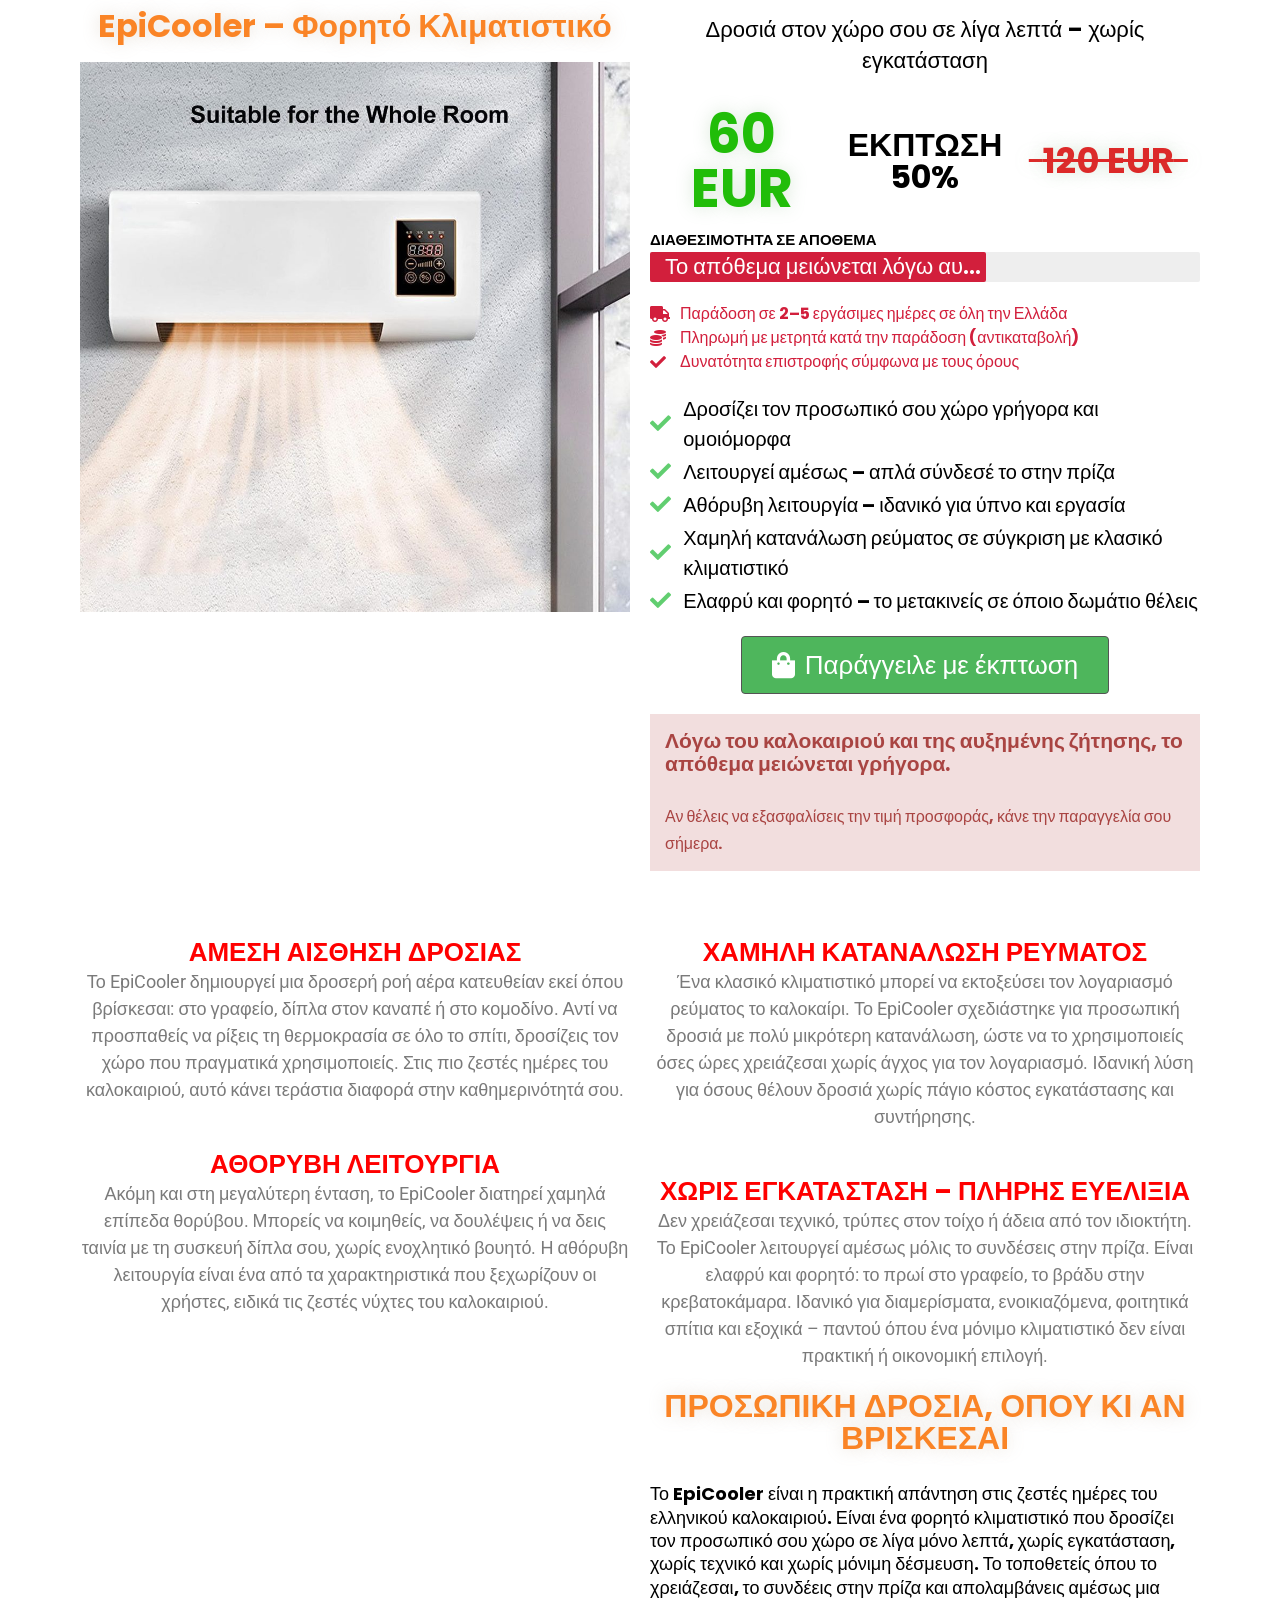
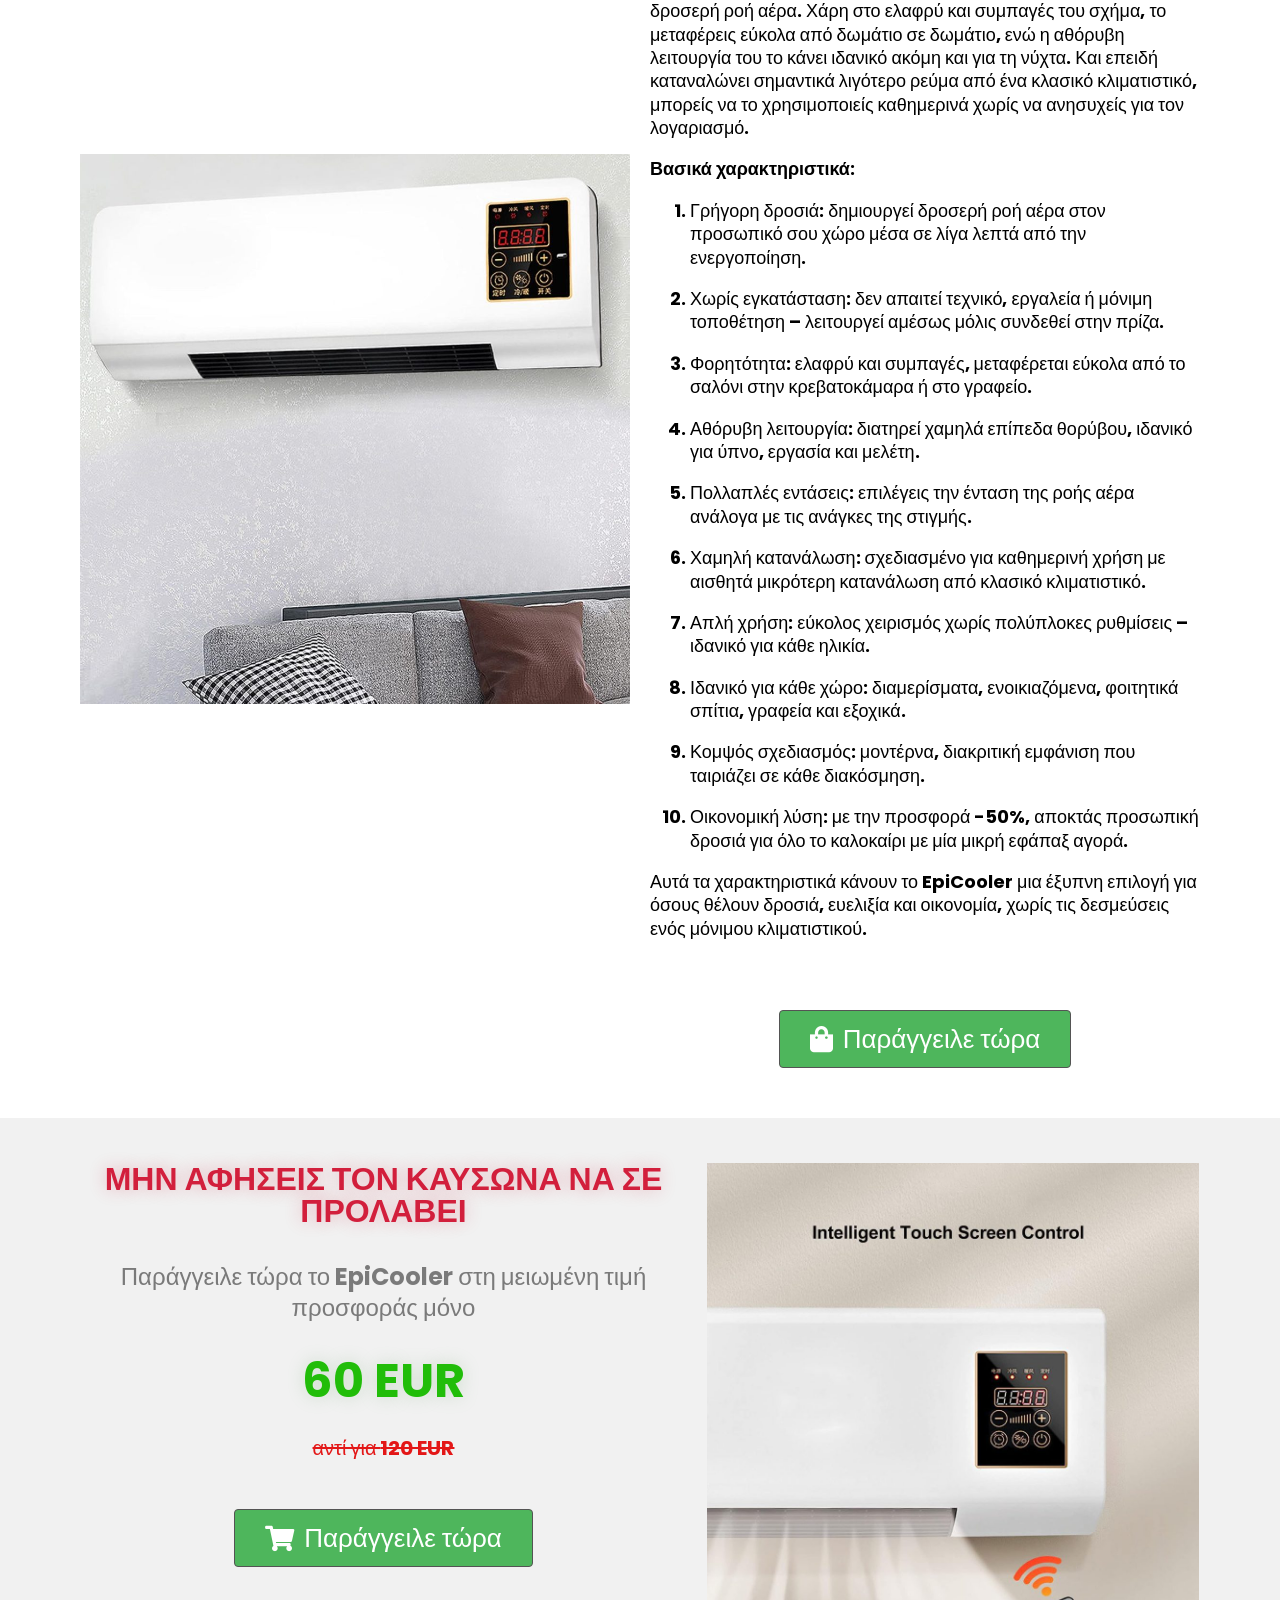
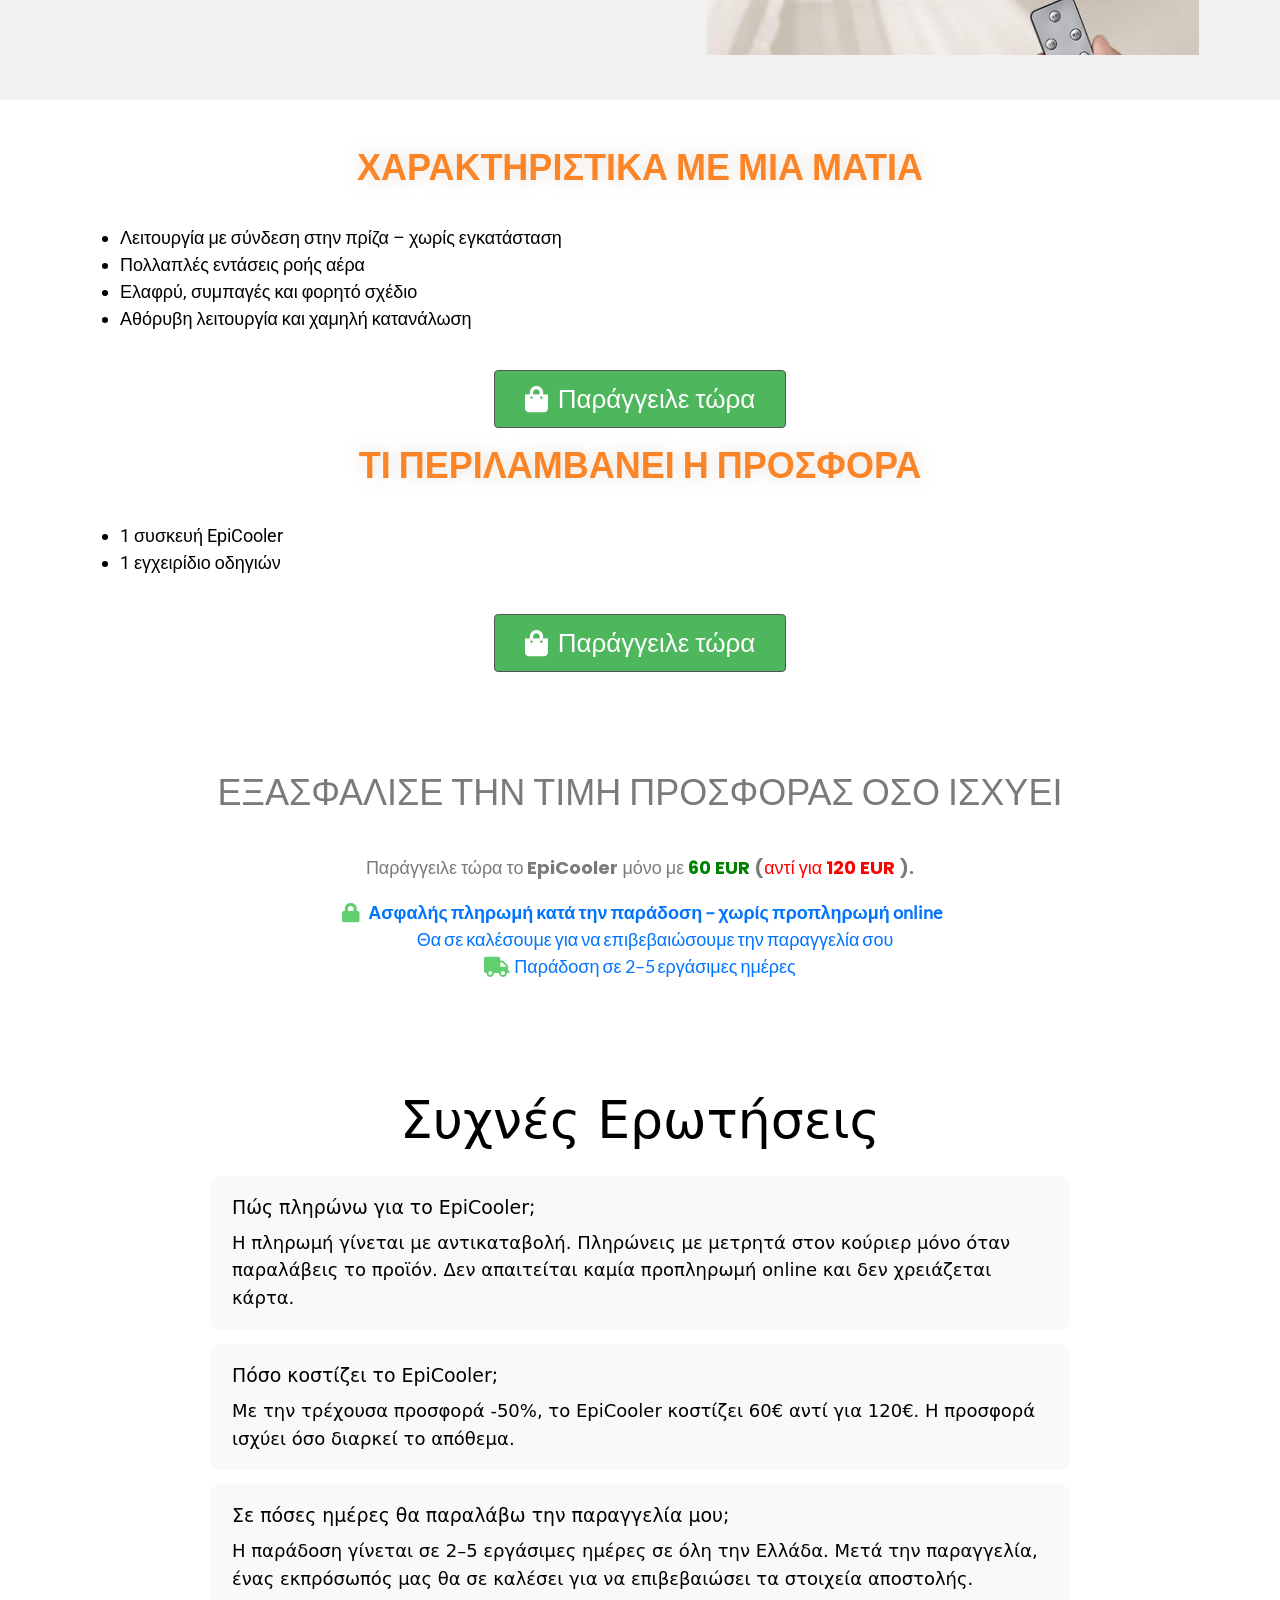
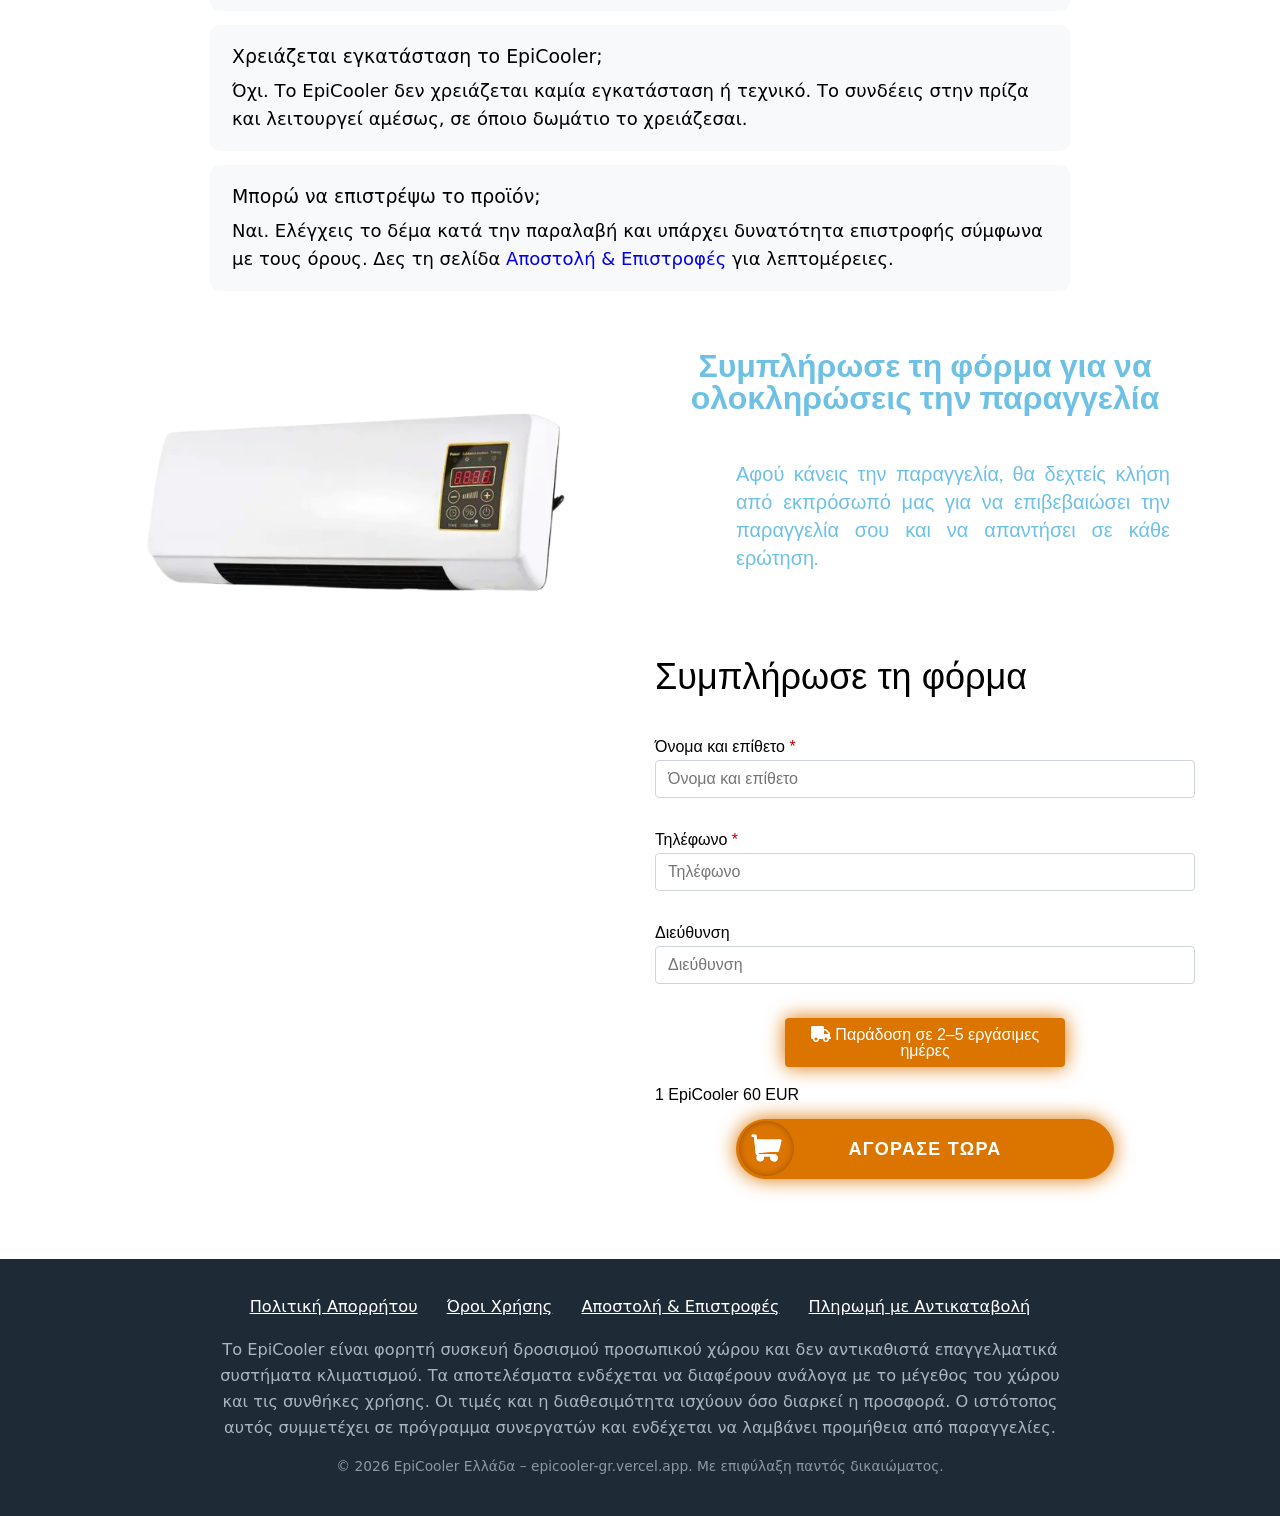
==== commit 4ac7a0a1: "Update index.html" ====
--- a/index.html
+++ b/index.html
@@ -1,10 +1,28 @@
 <!DOCTYPE html>
-<html lang="el">
+<html lang="el-GR">
 
 <head>
 	<meta charset="utf-8">
 	<meta name="viewport" content="width=device-width,initial-scale=1">
-	<title>Θερμοπομπός τοίχου</title>
+	<title>EpiCooler – Φορητό Κλιματιστικό | Έκπτωση 50% – Μόνο 60€ με Αντικαταβολή</title>
+	<meta name="description" content="Το EpiCooler φέρνει δροσιά στον χώρο σου χωρίς εγκατάσταση. Προσφορά -50%: από 120€ μόνο 60€. Πληρωμή με αντικαταβολή κατά την παράδοση, αποστολή σε όλη την Ελλάδα σε 2–5 ημέρες.">
+	<meta name="keywords" content="epicooler, φορητό κλιματιστικό, air cooler, μίνι κλιματιστικό, κλιματιστικό χωρίς εγκατάσταση, αντικαταβολή, δροσιά καλοκαίρι, epicooler ελλάδα, epicooler τιμή">
+	<meta name="robots" content="index, follow">
+	<link rel="canonical" href="https://epicooler-gr.vercel.app/">
+
+	<!-- Open Graph -->
+	<meta property="og:type" content="product">
+	<meta property="og:title" content="EpiCooler – Φορητό Κλιματιστικό με Έκπτωση 50%">
+	<meta property="og:description" content="Δροσιά χωρίς εγκατάσταση. Από 120€ μόνο 60€ με πληρωμή κατά την παράδοση (αντικαταβολή). Αποστολή σε όλη την Ελλάδα.">
+	<meta property="og:url" content="https://epicooler-gr.vercel.app/">
+	<meta property="og:image" content="https://epicooler-gr.vercel.app/img/product.png">
+	<meta property="og:locale" content="el_GR">
+	<meta property="og:site_name" content="EpiCooler Ελλάδα">
+
+	<!-- Performance -->
+	<link rel="preconnect" href="https://epicooler-gr.vercel.app">
+	<link rel="dns-prefetch" href="https://epicooler-gr.vercel.app">
+
 	<link rel="stylesheet" href="css/app.css">
 	<link rel="icon" type="image/png" href="img/favicon.png">
 
@@ -12,7 +30,165 @@
 		.blockRedLine3103 {
 			display: none !important;
 		}
+		.faq-section {
+			max-width: 900px;
+			margin: 0 auto;
+			padding: 30px 20px;
+		}
+		.faq-section h2 {
+			text-align: center;
+			margin-bottom: 25px;
+		}
+		.faq-item {
+			background: #f7f9fb;
+			border-radius: 10px;
+			padding: 18px 22px;
+			margin-bottom: 14px;
+		}
+		.faq-item h3 {
+			margin: 0 0 8px 0;
+			font-size: 1.05em;
+		}
+		.faq-item p {
+			margin: 0;
+			line-height: 1.55;
+		}
+		.site-footer {
+			background: #1e2a36;
+			color: #cfd8e0;
+			padding: 35px 20px 25px;
+			font-size: 0.9em;
+			line-height: 1.6;
+			text-align: center;
+		}
+		.site-footer .footer-links {
+			margin-bottom: 18px;
+		}
+		.site-footer .footer-links a {
+			color: #ffffff;
+			text-decoration: underline;
+			margin: 0 12px;
+			display: inline-block;
+		}
+		.site-footer .footer-disclaimer {
+			max-width: 860px;
+			margin: 0 auto 12px;
+			color: #a9b6c2;
+		}
+		.site-footer .footer-copy {
+			color: #8b98a5;
+			font-size: 0.85em;
+		}
 	</style>
+
+	<!-- Schema Markup: Product + Organization + WebSite + Breadcrumb + FAQ -->
+	<script type="application/ld+json">
+	{
+		"@context": "https://schema.org",
+		"@graph": [
+			{
+				"@type": "Organization",
+				"@id": "https://epicooler-gr.vercel.app/#organization",
+				"name": "EpiCooler Ελλάδα",
+				"url": "https://epicooler-gr.vercel.app/",
+				"logo": "https://epicooler-gr.vercel.app/img/favicon.png"
+			},
+			{
+				"@type": "WebSite",
+				"@id": "https://epicooler-gr.vercel.app/#website",
+				"url": "https://epicooler-gr.vercel.app/",
+				"name": "EpiCooler Ελλάδα",
+				"inLanguage": "el-GR",
+				"publisher": { "@id": "https://epicooler-gr.vercel.app/#organization" }
+			},
+			{
+				"@type": "BreadcrumbList",
+				"@id": "https://epicooler-gr.vercel.app/#breadcrumb",
+				"itemListElement": [
+					{
+						"@type": "ListItem",
+						"position": 1,
+						"name": "Αρχική",
+						"item": "https://epicooler-gr.vercel.app/"
+					},
+					{
+						"@type": "ListItem",
+						"position": 2,
+						"name": "EpiCooler – Φορητό Κλιματιστικό",
+						"item": "https://epicooler-gr.vercel.app/"
+					}
+				]
+			},
+			{
+				"@type": "Product",
+				"@id": "https://epicooler-gr.vercel.app/#product",
+				"name": "EpiCooler – Φορητό Κλιματιστικό",
+				"image": "https://epicooler-gr.vercel.app/img/product.png",
+				"description": "Το EpiCooler είναι ένα ελαφρύ, φορητό κλιματιστικό που δροσίζει τον προσωπικό σου χώρο χωρίς εγκατάσταση. Λειτουργεί αμέσως μόλις συνδεθεί στην πρίζα, με αθόρυβη λειτουργία και χαμηλή κατανάλωση ρεύματος.",
+				"brand": {
+					"@type": "Brand",
+					"name": "EpiCooler"
+				},
+				"offers": {
+					"@type": "Offer",
+					"url": "https://epicooler-gr.vercel.app/",
+					"priceCurrency": "EUR",
+					"price": "60",
+					"priceValidUntil": "2026-09-30",
+					"availability": "https://schema.org/LimitedAvailability",
+					"itemCondition": "https://schema.org/NewCondition",
+					"seller": { "@id": "https://epicooler-gr.vercel.app/#organization" }
+				}
+			},
+			{
+				"@type": "FAQPage",
+				"@id": "https://epicooler-gr.vercel.app/#faq",
+				"mainEntity": [
+					{
+						"@type": "Question",
+						"name": "Πώς πληρώνω για το EpiCooler;",
+						"acceptedAnswer": {
+							"@type": "Answer",
+							"text": "Η πληρωμή γίνεται με αντικαταβολή. Πληρώνεις με μετρητά στον κούριερ μόνο όταν παραλάβεις το προϊόν. Δεν απαιτείται καμία προπληρωμή online και δεν χρειάζεται κάρτα."
+						}
+					},
+					{
+						"@type": "Question",
+						"name": "Πόσο κοστίζει το EpiCooler;",
+						"acceptedAnswer": {
+							"@type": "Answer",
+							"text": "Με την τρέχουσα προσφορά -50%, το EpiCooler κοστίζει 60€ αντί για 120€. Η προσφορά ισχύει όσο διαρκεί το απόθεμα."
+						}
+					},
+					{
+						"@type": "Question",
+						"name": "Σε πόσες ημέρες θα παραλάβω την παραγγελία μου;",
+						"acceptedAnswer": {
+							"@type": "Answer",
+							"text": "Η παράδοση γίνεται σε 2–5 εργάσιμες ημέρες σε όλη την Ελλάδα. Μετά την παραγγελία, ένας εκπρόσωπός μας θα σε καλέσει για να επιβεβαιώσει τα στοιχεία αποστολής."
+						}
+					},
+					{
+						"@type": "Question",
+						"name": "Χρειάζεται εγκατάσταση το EpiCooler;",
+						"acceptedAnswer": {
+							"@type": "Answer",
+							"text": "Όχι. Το EpiCooler δεν χρειάζεται καμία εγκατάσταση ή τεχνικό. Το συνδέεις στην πρίζα και λειτουργεί αμέσως, σε όποιο δωμάτιο το χρειάζεσαι."
+						}
+					},
+					{
+						"@type": "Question",
+						"name": "Μπορώ να επιστρέψω το προϊόν;",
+						"acceptedAnswer": {
+							"@type": "Answer",
+							"text": "Ναι. Ελέγχεις το δέμα κατά την παραλαβή και υπάρχει δυνατότητα επιστροφής σύμφωνα με τους όρους. Δες τη σελίδα Αποστολή & Επιστροφές για λεπτομέρειες."
+						}
+					}
+				]
+			}
+		]
+	}
+	</script>
 <script type="text/javascript" src="script_land.js" defer></script></head>
 
 <body
@@ -29,14 +205,14 @@
 						<div class="elementor-element elementor-element-3659c16 elementor-widget elementor-widget-heading"
 							data-id="3659c16" data-element_type="widget" data-widget_type="heading.default">
 							<div class="elementor-widget-container">
-								<h3 class="elementor-heading-title elementor-size-default">Θερμοπομπός τοίχου</h3>
+								<h3 class="elementor-heading-title elementor-size-default">EpiCooler – Φορητό Κλιματιστικό</h3>
 							</div>
 						</div>
 						<div class="elementor-element elementor-element-47567558 elementor-widget elementor-widget-image"
 							data-id="47567558" data-element_type="widget" data-widget_type="image.default">
 							<div class="elementor-widget-container">
 								<img fetchpriority="high" decoding="async" width="1024" height="1024" src="img/picture-3.jpg"
-									class="attachment-large size-large wp-image-11881" alt="">
+									class="attachment-large size-large wp-image-11881" alt="EpiCooler φορητό κλιματιστικό σε λειτουργία">
 							</div>
 						</div>
 					</div>
@@ -55,7 +231,7 @@
 						<div class="elementor-element elementor-element-315fba60 elementor-widget elementor-widget-heading"
 							data-id="315fba60" data-element_type="widget" data-widget_type="heading.default">
 							<div class="elementor-widget-container">
-								<h3 class="elementor-heading-title elementor-size-default">Ζεσταίνει μεγάλους χώρους σε λίγες στιγμές
+								<h3 class="elementor-heading-title elementor-size-default">Δροσιά στον χώρο σου σε λίγα λεπτά – χωρίς εγκατάσταση
 								</h3>
 							</div>
 						</div>
@@ -118,9 +294,9 @@
 									ΔΙΑΘΕΣΙΜΟΤΗΤΑ ΣΕ ΑΠΟΘΕΜΑ </span>
 								<div aria-labelledby="elementor-progress-bar-ed4211e" class="elementor-progress-wrapper"
 									role="progressbar" aria-valuemin="0" aria-valuemax="100" aria-valuenow="61"
-									aria-valuetext="61% (22/100 ΤΕΜΑΧΙΑ ΔΙΑΘΕΣΙΜΑ)">
+									aria-valuetext="Το απόθεμα μειώνεται λόγω αυξημένης ζήτησης">
 									<div class="elementor-progress-bar" data-max="61">
-										<span class="elementor-progress-text">22/100 ΤΕΜΑΧΙΑ ΔΙΑΘΕΣΙΜΑ</span>
+										<span class="elementor-progress-text">Το απόθεμα μειώνεται λόγω αυξημένης ζήτησης</span>
 									</div>
 								</div>
 							</div>
@@ -141,17 +317,17 @@
 									<li class="elementor-icon-list-item">
 										<span class="elementor-icon-list-icon">
 											<i aria-hidden="true" class="fas fa-truck"></i> </span>
-										<span class="elementor-icon-list-text">Γρήγορη ΑΠΟΣΤΟΛΗ 2–5 ημέρες</span>
+										<span class="elementor-icon-list-text">Παράδοση σε 2–5 εργάσιμες ημέρες σε όλη την Ελλάδα</span>
 									</li>
 									<li class="elementor-icon-list-item">
 										<span class="elementor-icon-list-icon">
 											<i aria-hidden="true" class="fas fa-coins"></i> </span>
-										<span class="elementor-icon-list-text">Μπορείς να πληρώσεις με μετρητά κατά την παράδοση</span>
+										<span class="elementor-icon-list-text">Πληρωμή με μετρητά κατά την παράδοση (αντικαταβολή)</span>
 									</li>
 									<li class="elementor-icon-list-item">
 										<span class="elementor-icon-list-icon">
 											<i aria-hidden="true" class="fas fa-check"></i> </span>
-										<span class="elementor-icon-list-text">Εγγύηση «Ικανοποίηση ή επιστροφή χρημάτων»</span>
+										<span class="elementor-icon-list-text">Δυνατότητα επιστροφής σύμφωνα με τους όρους</span>
 									</li>
 								</ul>
 							</div>
@@ -172,27 +348,27 @@
 									<li class="elementor-icon-list-item">
 										<span class="elementor-icon-list-icon">
 											<i aria-hidden="true" class="fas fa-check"></i> </span>
-										<span class="elementor-icon-list-text">Ισχυρή ροή ζεστού και κρύου αέρα – ιδανική για κάθε εποχή</span>
+										<span class="elementor-icon-list-text">Δροσίζει τον προσωπικό σου χώρο γρήγορα και ομοιόμορφα</span>
 									</li>
 									<li class="elementor-icon-list-item">
 										<span class="elementor-icon-list-icon">
 											<i aria-hidden="true" class="fas fa-check"></i> </span>
-										<span class="elementor-icon-list-text">Γρήγορη και ομοιόμορφη διάχυση ζεστού και κρύου αέρα σε όλο τον χώρο</span>
+										<span class="elementor-icon-list-text">Λειτουργεί αμέσως – απλά σύνδεσέ το στην πρίζα</span>
 									</li>
 									<li class="elementor-icon-list-item">
 										<span class="elementor-icon-list-icon">
 											<i aria-hidden="true" class="fas fa-check"></i> </span>
-										<span class="elementor-icon-list-text">Ηλεκτρονική ψηφιακή οθόνη </span>
+										<span class="elementor-icon-list-text">Αθόρυβη λειτουργία – ιδανικό για ύπνο και εργασία</span>
 									</li>
 									<li class="elementor-icon-list-item">
 										<span class="elementor-icon-list-icon">
 											<i aria-hidden="true" class="fas fa-check"></i> </span>
-										<span class="elementor-icon-list-text">Πάρα πολύ αθόρυβο</span>
+										<span class="elementor-icon-list-text">Χαμηλή κατανάλωση ρεύματος σε σύγκριση με κλασικό κλιματιστικό</span>
 									</li>
 									<li class="elementor-icon-list-item">
 										<span class="elementor-icon-list-icon">
 											<i aria-hidden="true" class="fas fa-check"></i> </span>
-										<span class="elementor-icon-list-text">Δυνατότητα να το στερεώσετε ή να το μετακινήσετε οπουδήποτε</span>
+										<span class="elementor-icon-list-text">Ελαφρύ και φορητό – το μετακινείς σε όποιο δωμάτιο θέλεις</span>
 									</li>
 								</ul>
 							</div>
@@ -233,8 +409,8 @@
 							data-id="1f6262e4" data-element_type="widget" data-widget_type="alert.default">
 							<div class="elementor-widget-container">
 								<div class="elementor-alert" role="alert">
-									<span class="elementor-alert-title">Λόγω της μεγάλης ζήτησης, αυτό το προϊόν εξαντλείται πάρα πολύ γρήγορα!</span>
-									<span class="elementor-alert-description">&nbsp;<br>Σου προτείνουμε να κάνεις την παραγγελία το συντομότερο δυνατό!<br></span>
+									<span class="elementor-alert-title">Λόγω του καλοκαιριού και της αυξημένης ζήτησης, το απόθεμα μειώνεται γρήγορα.</span>
+									<span class="elementor-alert-description">&nbsp;<br>Αν θέλεις να εξασφαλίσεις την τιμή προσφοράς, κάνε την παραγγελία σου σήμερα.<br></span>
 								</div>
 							</div>
 						</div>
@@ -264,10 +440,10 @@
 									<div class="elementor-icon-box-content">
 										<h3 class="elementor-icon-box-title">
 											<span>
-												Ενεργειακή απόδοση </span>
+												Άμεση αίσθηση δροσιάς </span>
 										</h3>
 										<p class="elementor-icon-box-description">
-											Χάρη στην υψηλή ισχύ θέρμανσης των 2000 W και στην ικανότητά του να ζεσταίνει γρήγορα το δωμάτιο, ο θερμοπομπός βοηθά στη μείωση της κατανάλωσης ενέργειας σε σύγκριση με ένα κεντρικό σύστημα θέρμανσης. Αυτό μεταφράζεται σε σημαντική εξοικονόμηση στους λογαριασμούς φυσικού αερίου και ρεύματος.
+											Το EpiCooler δημιουργεί μια δροσερή ροή αέρα κατευθείαν εκεί όπου βρίσκεσαι: στο γραφείο, δίπλα στον καναπέ ή στο κομοδίνο. Αντί να προσπαθείς να ρίξεις τη θερμοκρασία σε όλο το σπίτι, δροσίζεις τον χώρο που πραγματικά χρησιμοποιείς. Στις πιο ζεστές ημέρες του καλοκαιριού, αυτό κάνει τεράστια διαφορά στην καθημερινότητά σου.
 										</p>
 									</div>
 								</div>
@@ -283,7 +459,7 @@
 												Αθόρυβη λειτουργία </span>
 										</h3>
 										<p class="elementor-icon-box-description">
-											Ακόμη και όταν λειτουργεί στη μέγιστη ισχύ, ο θερμοπομπός διατηρεί χαμηλά επίπεδα θορύβου. Αυτό σημαίνει ότι μπορείς να απολαμβάνεις ένα ζεστό και άνετο περιβάλλον χωρίς να σε ενοχλούν ενοχλητικοί ήχοι. Η αθόρυβη λειτουργία είναι ένα σημαντικό πλεονέκτημα, ειδικά όταν το χρησιμοποιείς στο σπίτι ή στο γραφείο όπου η ακουστική άνεση είναι απαραίτητη.
+											Ακόμη και στη μεγαλύτερη ένταση, το EpiCooler διατηρεί χαμηλά επίπεδα θορύβου. Μπορείς να κοιμηθείς, να δουλέψεις ή να δεις ταινία με τη συσκευή δίπλα σου, χωρίς ενοχλητικό βουητό. Η αθόρυβη λειτουργία είναι ένα από τα χαρακτηριστικά που ξεχωρίζουν οι χρήστες, ειδικά τις ζεστές νύχτες του καλοκαιριού.
 										</p>
 									</div>
 								</div>
@@ -301,10 +477,10 @@
 									<div class="elementor-icon-box-content">
 										<h3 class="elementor-icon-box-title">
 											<span>
-												Άνεση και τηλεχειρισμός </span>
+												Χαμηλή κατανάλωση ρεύματος </span>
 										</h3>
 										<p class="elementor-icon-box-description">
-											Το παρεχόμενο τηλεχειριστήριο σάς επιτρέπει να ρυθμίζετε και να προγραμματίζετε τον θερμοπομπό χωρίς να σηκώνεστε από τον καναπέ ή το κρεβάτι. Αυτή η άνεση εκτιμάται ιδιαίτερα τις κρύες ημέρες, όταν θέλεις έναν ζεστό χώρο χωρίς καμία προσπάθεια. Η ευκολία χρήσης είναι ένα από τα βασικά πλεονεκτήματα αυτού του προϊόντος.
+											Ένα κλασικό κλιματιστικό μπορεί να εκτοξεύσει τον λογαριασμό ρεύματος το καλοκαίρι. Το EpiCooler σχεδιάστηκε για προσωπική δροσιά με πολύ μικρότερη κατανάλωση, ώστε να το χρησιμοποιείς όσες ώρες χρειάζεσαι χωρίς άγχος για τον λογαριασμό. Ιδανική λύση για όσους θέλουν δροσιά χωρίς πάγιο κόστος εγκατάστασης και συντήρησης.
 										</p>
 									</div>
 								</div>
@@ -317,11 +493,11 @@
 									<div class="elementor-icon-box-content">
 										<h3 class="elementor-icon-box-title">
 											<span>
-												Απλή εγκατάσταση και ευελιξία τοποθέτησης
+												Χωρίς εγκατάσταση – πλήρης ευελιξία
 											</span>
 										</h3>
 										<p class="elementor-icon-box-description">
-											Η ευκολία με την οποία μπορεί να τοποθετηθεί αυτός ο θερμοπομπός στον τοίχο τον καθιστά μια πρακτική λύση για ποικιλία χώρων. Μπορείς να επιλέξεις την ιδανική θέση ανάλογα με τις ανάγκες σου, βελτιστοποιώντας έτσι τη θέρμανση συγκεκριμένων περιοχών ή δωματίων. Αυτή η ευελιξία στην τοποθέτηση και την εγκατάσταση σημαίνει ότι μπορείς να τον προσαρμόσεις εύκολα στη διακόσμηση του σπιτιού ή του γραφείου σου, εξασφαλίζοντας στοχευμένη και εξατομικευμένη θέρμανση.
+											Δεν χρειάζεσαι τεχνικό, τρύπες στον τοίχο ή άδεια από τον ιδιοκτήτη. Το EpiCooler λειτουργεί αμέσως μόλις το συνδέσεις στην πρίζα. Είναι ελαφρύ και φορητό: το πρωί στο γραφείο, το βράδυ στην κρεβατοκάμαρα. Ιδανικό για διαμερίσματα, ενοικιαζόμενα, φοιτητικά σπίτια και εξοχικά – παντού όπου ένα μόνιμο κλιματιστικό δεν είναι πρακτική ή οικονομική επιλογή.
 										</p>
 									</div>
 								</div>
@@ -353,7 +529,7 @@
 							data-id="4635a91b" data-element_type="widget" data-widget_type="image.default">
 							<div class="elementor-widget-container">
 								<img decoding="async" width="1024" height="1024" src="img/picture-2.jpg"
-									class="attachment-large size-large wp-image-11884" alt="">
+									class="attachment-large size-large wp-image-11884" alt="EpiCooler φορητό κλιματιστικό σε γραφείο και κρεβατοκάμαρα">
 							</div>
 						</div>
 					</div>
@@ -365,7 +541,7 @@
 							data-id="33fceab1" data-element_type="widget" data-widget_type="heading.default">
 							<div class="elementor-widget-container">
 								<h3 class="elementor-heading-title elementor-size-default">
-									Προσωποποιημένη θέρμανση και εξοικονόμηση ενέργειας
+									Προσωπική δροσιά, όπου κι αν βρίσκεσαι
 								</h3>
 							</div>
 						</div>
@@ -373,58 +549,58 @@
 							data-id="c2f6abe" data-element_type="widget" data-widget_type="text-editor.default">
 							<div class="elementor-widget-container">
 								<p>
-									Ο επιτοίχιος θερμοπομπός μας 2000 W είναι η ιδανική λύση για τη θερμική σου άνεση. Χάρη στον κομψό σχεδιασμό και την εύκολη εγκατάσταση, έχεις τον πλήρη έλεγχο του πού και πότε θέλεις να ζεστάνεις τον χώρο σου. Με υψηλή ισχύ και δυνατή ροή αέρα, πετυχαίνεις το επιθυμητό επίπεδο άνεσης σε λίγες μόνο στιγμές, χωρίς σπατάλη ενέργειας. Το παρεχόμενο τηλεχειριστήριο σου επιτρέπει να ρυθμίζεις τη θέρμανση εύκολα και άνετα, ενώ η ενεργειακή αποδοτικότητα σε βοηθά να εξοικονομείς χρήματα στους λογαριασμούς. Και φυσικά, με τον θερμοπομπό μας μπορείς να απολαμβάνεις ένα ήσυχο περιβάλλον χάρη στην αθόρυβη λειτουργία του. Ετοίμασε το σπίτι σου για τον χειμώνα και ανακάλυψε την άνεση και την εξοικονόμηση ενέργειας με τον θερμοπομπό μας.
+									Το EpiCooler είναι η πρακτική απάντηση στις ζεστές ημέρες του ελληνικού καλοκαιριού. Είναι ένα φορητό κλιματιστικό που δροσίζει τον προσωπικό σου χώρο σε λίγα μόνο λεπτά, χωρίς εγκατάσταση, χωρίς τεχνικό και χωρίς μόνιμη δέσμευση. Το τοποθετείς όπου το χρειάζεσαι, το συνδέεις στην πρίζα και απολαμβάνεις αμέσως μια δροσερή ροή αέρα. Χάρη στο ελαφρύ και συμπαγές του σχήμα, το μεταφέρεις εύκολα από δωμάτιο σε δωμάτιο, ενώ η αθόρυβη λειτουργία του το κάνει ιδανικό ακόμη και για τη νύχτα. Και επειδή καταναλώνει σημαντικά λιγότερο ρεύμα από ένα κλασικό κλιματιστικό, μπορείς να το χρησιμοποιείς καθημερινά χωρίς να ανησυχείς για τον λογαριασμό.
 								</p>
 								<p><strong>Βασικά χαρακτηριστικά:</strong></p>
 								<ol>
 									<li>
 										<p>
-											Υψηλή ισχύς: χάρη στην ισχύ των 2000 W, ο θερμοπομπός ζεσταίνει γρήγορα τον χώρο, προσφέροντας μέγιστη θερμική άνεση.
+											Γρήγορη δροσιά: δημιουργεί δροσερή ροή αέρα στον προσωπικό σου χώρο μέσα σε λίγα λεπτά από την ενεργοποίηση.
 										</p>
 									</li>
 									<li>
 										<p>
-											Δυνατή ροή αέρα: η συσκευή προσφέρει ισχυρή ροή αέρα, διανέμοντας ομοιόμορφα τη θερμότητα στον χώρο.
+											Χωρίς εγκατάσταση: δεν απαιτεί τεχνικό, εργαλεία ή μόνιμη τοποθέτηση – λειτουργεί αμέσως μόλις συνδεθεί στην πρίζα.
 										</p>
 									</li>
 									<li>
 										<p>
-											Τηλεχειρισμός: χάρη στο παρεχόμενο τηλεχειριστήριο μπορείς να ρυθμίζεις τη θερμοκρασία και τις λειτουργίες χωρίς να σηκώνεσαι, απολαμβάνοντας μέγιστη άνεση.
+											Φορητότητα: ελαφρύ και συμπαγές, μεταφέρεται εύκολα από το σαλόνι στην κρεβατοκάμαρα ή στο γραφείο.
 										</p>
 									</li>
 									<li>
 										<p>
-											Αθόρυβη λειτουργία: ακόμη και σε υψηλές ταχύτητες, ο θερμοπομπός παραμένει αθόρυβος, προσφέροντάς σου ένα ήρεμο περιβάλλον.
+											Αθόρυβη λειτουργία: διατηρεί χαμηλά επίπεδα θορύβου, ιδανικό για ύπνο, εργασία και μελέτη.
 										</p>
 									</li>
 									<li>
 										<p>
-											Ευκολία χρήσης: η ψηφιακή οθόνη και το τηλεχειριστήριο κάνουν τη χρήση της συσκευής απλή και διαισθητική.
+											Πολλαπλές εντάσεις: επιλέγεις την ένταση της ροής αέρα ανάλογα με τις ανάγκες της στιγμής.
 										</p>
 									</li>
 									<li>
 										<p>
-											Εξοικονόμηση ενέργειας: η υψηλή ενεργειακή απόδοση του θερμοπομπού βοηθά στη μείωση του κόστους ενέργειας και των λογαριασμών.
+											Χαμηλή κατανάλωση: σχεδιασμένο για καθημερινή χρήση με αισθητά μικρότερη κατανάλωση από κλασικό κλιματιστικό.
 										</p>
 									</li>
 									<li>
 										<p>
-											Εύκολη εγκατάσταση: η δυνατότητα επιτοίχιας τοποθέτησης κάνει τη συσκευή ιδανική για κάθε χώρο και προσφέρει ευελιξία στην επιλογή της θέσης.
+											Απλή χρήση: εύκολος χειρισμός χωρίς πολύπλοκες ρυθμίσεις – ιδανικό για κάθε ηλικία.
 										</p>
 									</li>
 									<li>
-										<p>Φορητότητα: μπορεί να χρησιμοποιηθεί σε διαφορετικά δωμάτια του σπιτιού και μεταφέρεται εύκολα για δραστηριότητες σε εξωτερικό χώρο, όπως κάμπινγκ και πικνίκ.</p>
+										<p>Ιδανικό για κάθε χώρο: διαμερίσματα, ενοικιαζόμενα, φοιτητικά σπίτια, γραφεία και εξοχικά.</p>
 									</li>
 									<li>
 										<p>
-											Κομψός σχεδιασμός: ο θερμοπομπός διαθέτει σύγχρονη εμφάνιση που ταιριάζει ιδανικά με τη διακόσμηση κάθε χώρου.
+											Κομψός σχεδιασμός: μοντέρνα, διακριτική εμφάνιση που ταιριάζει σε κάθε διακόσμηση.
 										</p>
 									</li>
 									<li>
-										<p>Τεχνικές προδιαγραφές: παρέχει σημαντικές πληροφορίες, όπως ονομαστική συχνότητα (50 Hz), ονομαστική τάση (220 V) και ονομαστική ισχύς (2000 W).</p>
+										<p>Οικονομική λύση: με την προσφορά -50%, αποκτάς προσωπική δροσιά για όλο το καλοκαίρι με μία μικρή εφάπαξ αγορά.</p>
 									</li>
 								</ol>
-								<p>Αυτά τα χαρακτηριστικά καθιστούν τον θερμοπομπό μας εξαιρετική επιλογή για προσωποποιημένη θέρμανση, ενεργειακή αποδοτικότητα και άνεση στη χρήση.</p>
+								<p>Αυτά τα χαρακτηριστικά κάνουν το EpiCooler μια έξυπνη επιλογή για όσους θέλουν δροσιά, ευελιξία και οικονομία, χωρίς τις δεσμεύσεις ενός μόνιμου κλιματιστικού.</p>
 								<p>&nbsp;</p>
 							</div>
 						</div>
@@ -478,13 +654,13 @@
 						<div class="elementor-element elementor-element-bccc531 elementor-widget elementor-widget-heading"
 							data-id="bccc531" data-element_type="widget" data-widget_type="heading.default">
 							<div class="elementor-widget-container">
-								<h3 class="elementor-heading-title elementor-size-default">Μην χάσεις αυτή την περιορισμένη προσφορά</h3>
+								<h3 class="elementor-heading-title elementor-size-default">Μην αφήσεις τον καύσωνα να σε προλάβει</h3>
 							</div>
 						</div>
 						<div class="elementor-element elementor-element-342a6d53 elementor-widget elementor-widget-text-editor"
 							data-id="342a6d53" data-element_type="widget" data-widget_type="text-editor.default">
 							<div class="elementor-widget-container">
-								<p>Παράγγειλε τώρα στην εκπληκτική μειωμένη τιμή μόνο</p>
+								<p>Παράγγειλε τώρα το EpiCooler στη μειωμένη τιμή προσφοράς μόνο</p>
 							</div>
 						</div>
 						<div class="elementor-element elementor-element-1c35fcb4 elementor-widget elementor-widget-heading"
@@ -531,7 +707,7 @@
 							data-id="7176d1a9" data-element_type="widget" data-widget_type="image.default">
 							<div class="elementor-widget-container">
 								<img decoding="async" width="1024" height="1024" src="img/picture-1.jpg"
-									class="attachment-large size-large wp-image-11883" alt="">
+									class="attachment-large size-large wp-image-11883" alt="EpiCooler προσφορά -50% με αντικαταβολή">
 							</div>
 						</div>
 					</div>
@@ -568,16 +744,17 @@
 						<div class="elementor-element elementor-element-25fee966 elementor-widget elementor-widget-heading"
 							data-id="25fee966" data-element_type="widget" data-widget_type="heading.default">
 							<div class="elementor-widget-container">
-								<h3 class="elementor-heading-title elementor-size-default">ΤΕΧΝΙΚΕΣ ΠΡΟΔΙΑΓΡΑΦΕΣ</h3>
+								<h3 class="elementor-heading-title elementor-size-default">ΧΑΡΑΚΤΗΡΙΣΤΙΚΑ ΜΕ ΜΙΑ ΜΑΤΙΑ</h3>
 							</div>
 						</div>
 						<div class="elementor-element elementor-element-3bf634aa elementor-widget elementor-widget-text-editor"
 							data-id="3bf634aa" data-element_type="widget" data-widget_type="text-editor.default">
 							<div class="elementor-widget-container">
 								<ul>
-									<li style="text-align:left"><span style="font-weight:400">Ονομαστική συχνότητα: 50 Hz</span></li>
-									<li style="text-align:left"><span style="font-weight:400">Ονομαστική τάση: 220 V</span></li>
-									<li style="text-align:left"><span style="font-weight:400">Ονομαστική ισχύς: 2000 W</span></li>
+									<li style="text-align:left"><span style="font-weight:400">Λειτουργία με σύνδεση στην πρίζα – χωρίς εγκατάσταση</span></li>
+									<li style="text-align:left"><span style="font-weight:400">Πολλαπλές εντάσεις ροής αέρα</span></li>
+									<li style="text-align:left"><span style="font-weight:400">Ελαφρύ, συμπαγές και φορητό σχέδιο</span></li>
+									<li style="text-align:left"><span style="font-weight:400">Αθόρυβη λειτουργία και χαμηλή κατανάλωση</span></li>
 								</ul>
 							</div>
 						</div>
@@ -617,8 +794,7 @@
 							data-id="26bb7fd" data-element_type="widget" data-widget_type="text-editor.default">
 							<div class="elementor-widget-container">
 								<ul>
-									<li><span style="font-weight:400">1 θερμοπομπός</span></li>
-									<li><span style="font-weight:400">1 τηλεχειριστήριο</span></li>
+									<li><span style="font-weight:400">1 συσκευή EpiCooler</span></li>
 									<li><span style="font-weight:400">1 εγχειρίδιο οδηγιών</span></li>
 								</ul>
 							</div>
@@ -672,8 +848,8 @@
 						<div class="elementor-element elementor-element-62d35440 elementor-widget elementor-widget-text-editor"
 							data-id="62d35440" data-element_type="widget" data-widget_type="text-editor.default">
 							<div class="elementor-widget-container">
-								<h3>ΜΗ ΧΑΣΕΙΣ ΑΥΤΗΝ ΤΗΝ ΕΞΑΙΡΕΤΙΚΗ ΠΡΟΣΦΟΡΑ!</h3>
-								<p>Παράγγειλε τώρα στην εκπληκτική τιμή μόνο <span style="color:green" class="al-cost">€</span></b> (<span
+								<h3>ΕΞΑΣΦΑΛΙΣΕ ΤΗΝ ΤΙΜΗ ΠΡΟΣΦΟΡΑΣ ΟΣΟ ΙΣΧΥΕΙ</h3>
+								<p>Παράγγειλε τώρα το EpiCooler μόνο με <span style="color:green" class="al-cost">€</span> (<span
 										style="color:red">αντί για
 										<span class="al-cost-promo">€</span> </span>).<strong><br></strong></p>
 							</div>
@@ -686,7 +862,7 @@
 									<li class="elementor-icon-list-item">
 										<span class="elementor-icon-list-icon">
 											<i aria-hidden="true" class="fas fa-lock"></i> </span>
-										<span class="elementor-icon-list-text"><b>Ασφαλής πληρωμή κατά την παράδοση</b></span>
+										<span class="elementor-icon-list-text"><b>Ασφαλής πληρωμή κατά την παράδοση – χωρίς προπληρωμή online</b></span>
 									</li>
 									<li class="elementor-icon-list-item">
 										<span class="elementor-icon-list-icon">
@@ -696,7 +872,7 @@
 									<li class="elementor-icon-list-item">
 										<span class="elementor-icon-list-icon">
 											<i aria-hidden="true" class="fas fa-truck"></i> </span>
-										<span class="elementor-icon-list-text">Η αποστολή είναι ΠΟΛΥ ΓΡΗΓΟΡΗ</span>
+										<span class="elementor-icon-list-text">Παράδοση σε 2–5 εργάσιμες ημέρες</span>
 									</li>
 								</ul>
 							</div>
@@ -713,6 +889,32 @@
 				</div>
 			</div>
 		</section>
+
+		<!-- FAQ AEO (identico ao Schema JSON-LD) -->
+		<section class="faq-section" id="faq">
+			<h2>Συχνές Ερωτήσεις</h2>
+			<div class="faq-item">
+				<h3>Πώς πληρώνω για το EpiCooler;</h3>
+				<p>Η πληρωμή γίνεται με αντικαταβολή. Πληρώνεις με μετρητά στον κούριερ μόνο όταν παραλάβεις το προϊόν. Δεν απαιτείται καμία προπληρωμή online και δεν χρειάζεται κάρτα.</p>
+			</div>
+			<div class="faq-item">
+				<h3>Πόσο κοστίζει το EpiCooler;</h3>
+				<p>Με την τρέχουσα προσφορά -50%, το EpiCooler κοστίζει 60€ αντί για 120€. Η προσφορά ισχύει όσο διαρκεί το απόθεμα.</p>
+			</div>
+			<div class="faq-item">
+				<h3>Σε πόσες ημέρες θα παραλάβω την παραγγελία μου;</h3>
+				<p>Η παράδοση γίνεται σε 2–5 εργάσιμες ημέρες σε όλη την Ελλάδα. Μετά την παραγγελία, ένας εκπρόσωπός μας θα σε καλέσει για να επιβεβαιώσει τα στοιχεία αποστολής.</p>
+			</div>
+			<div class="faq-item">
+				<h3>Χρειάζεται εγκατάσταση το EpiCooler;</h3>
+				<p>Όχι. Το EpiCooler δεν χρειάζεται καμία εγκατάσταση ή τεχνικό. Το συνδέεις στην πρίζα και λειτουργεί αμέσως, σε όποιο δωμάτιο το χρειάζεσαι.</p>
+			</div>
+			<div class="faq-item">
+				<h3>Μπορώ να επιστρέψω το προϊόν;</h3>
+				<p>Ναι. Ελέγχεις το δέμα κατά την παραλαβή και υπάρχει δυνατότητα επιστροφής σύμφωνα με τους όρους. Δες τη σελίδα <a href="shipping.html">Αποστολή &amp; Επιστροφές</a> για λεπτομέρειες.</p>
+			</div>
+		</section>
+
 		<section
 			class="elementor-section elementor-top-section elementor-element elementor-element-2424a96b elementor-section-boxed elementor-section-height-default elementor-section-height-default"
 			data-id="2424a96b" data-element_type="section">
@@ -721,7 +923,7 @@
 					class="elementor-column elementor-col-50 elementor-top-column elementor-element elementor-element-26a5a1b8 elementor-hidden-mobile"
 					data-id="26a5a1b8" data-element_type="column">
 					<div class="elementor-widget-wrap">
-						<img src="img/product.png" alt="" class="product-picture">
+						<img src="img/product.png" alt="EpiCooler φορητό κλιματιστικό" class="product-picture">
 					</div>
 				</div>
 				<div class="elementor-column elementor-col-50 elementor-top-column elementor-element elementor-element-494d5170"
@@ -746,7 +948,7 @@
 									<div class="elementor-icon-box-content">
 										<h3 class="elementor-icon-box-title">
 											<span>
-												Αφού κάνεις την παραγγελία, θα δεχτείς κλήση από μία εκπρόσωπό μας που θα σου δώσει όλες τις πληροφορίες εντελώς δωρεάν.
+												Αφού κάνεις την παραγγελία, θα δεχτείς κλήση από εκπρόσωπό μας για να επιβεβαιώσει την παραγγελία σου και να απαντήσει σε κάθε ερώτηση.
 											</span>
 										</h3>
 									</div>
@@ -799,14 +1001,14 @@
 												</div>
 												<div class="form__notice">
 													<i class="fas fa-truck"></i>
-													Αποστολή ΓΡΗΓΟΡΗ
+													Παράδοση σε 2–5 εργάσιμες ημέρες
 												</div>
 												<div class="form__group form__group--options" id="specialIdForOneQtyOption">
 													<label class="form__label">
-														Seleziona Quantità
+														Επιλογή ποσότητας
 														<span class="form__label--required">*</span>
 													</label>
-													<p id="textQuantity">1 θερμοπομπός <span class="al-cost">€</span></p>
+													<p id="textQuantity">1 EpiCooler <span class="al-cost">€</span></p>
 												</div>
 												<div class="form__group form__group--submit">
 													<button id="submit" class="btn place-order" type="submit" name="submit">
@@ -828,8 +1030,23 @@
 			</div>
 		</section>
 	</div>
+
+	<!-- Rodape Compliance E-E-A-T -->
+	<footer class="site-footer">
+		<div class="footer-links">
+			<a href="privacy.html">Πολιτική Απορρήτου</a>
+			<a href="terms.html">Όροι Χρήσης</a>
+			<a href="shipping.html">Αποστολή &amp; Επιστροφές</a>
+			<a href="cod.html">Πληρωμή με Αντικαταβολή</a>
+		</div>
+		<p class="footer-disclaimer">
+			Το EpiCooler είναι φορητή συσκευή δροσισμού προσωπικού χώρου και δεν αντικαθιστά επαγγελματικά συστήματα κλιματισμού. Τα αποτελέσματα ενδέχεται να διαφέρουν ανάλογα με το μέγεθος του χώρου και τις συνθήκες χρήσης. Οι τιμές και η διαθεσιμότητα ισχύουν όσο διαρκεί η προσφορά. Ο ιστότοπος αυτός συμμετέχει σε πρόγραμμα συνεργατών και ενδέχεται να λαμβάνει προμήθεια από παραγγελίες.
+		</p>
+		<p class="footer-copy">© 2026 EpiCooler Ελλάδα – epicooler-gr.vercel.app. Με επιφύλαξη παντός δικαιώματος.</p>
+	</footer>
+
 	<script src="js/app.js"></script>
 	<script src="/tl-validator.js?country=gr&amp;label=false"></script>
 </body>
 
-</html> +</html>
